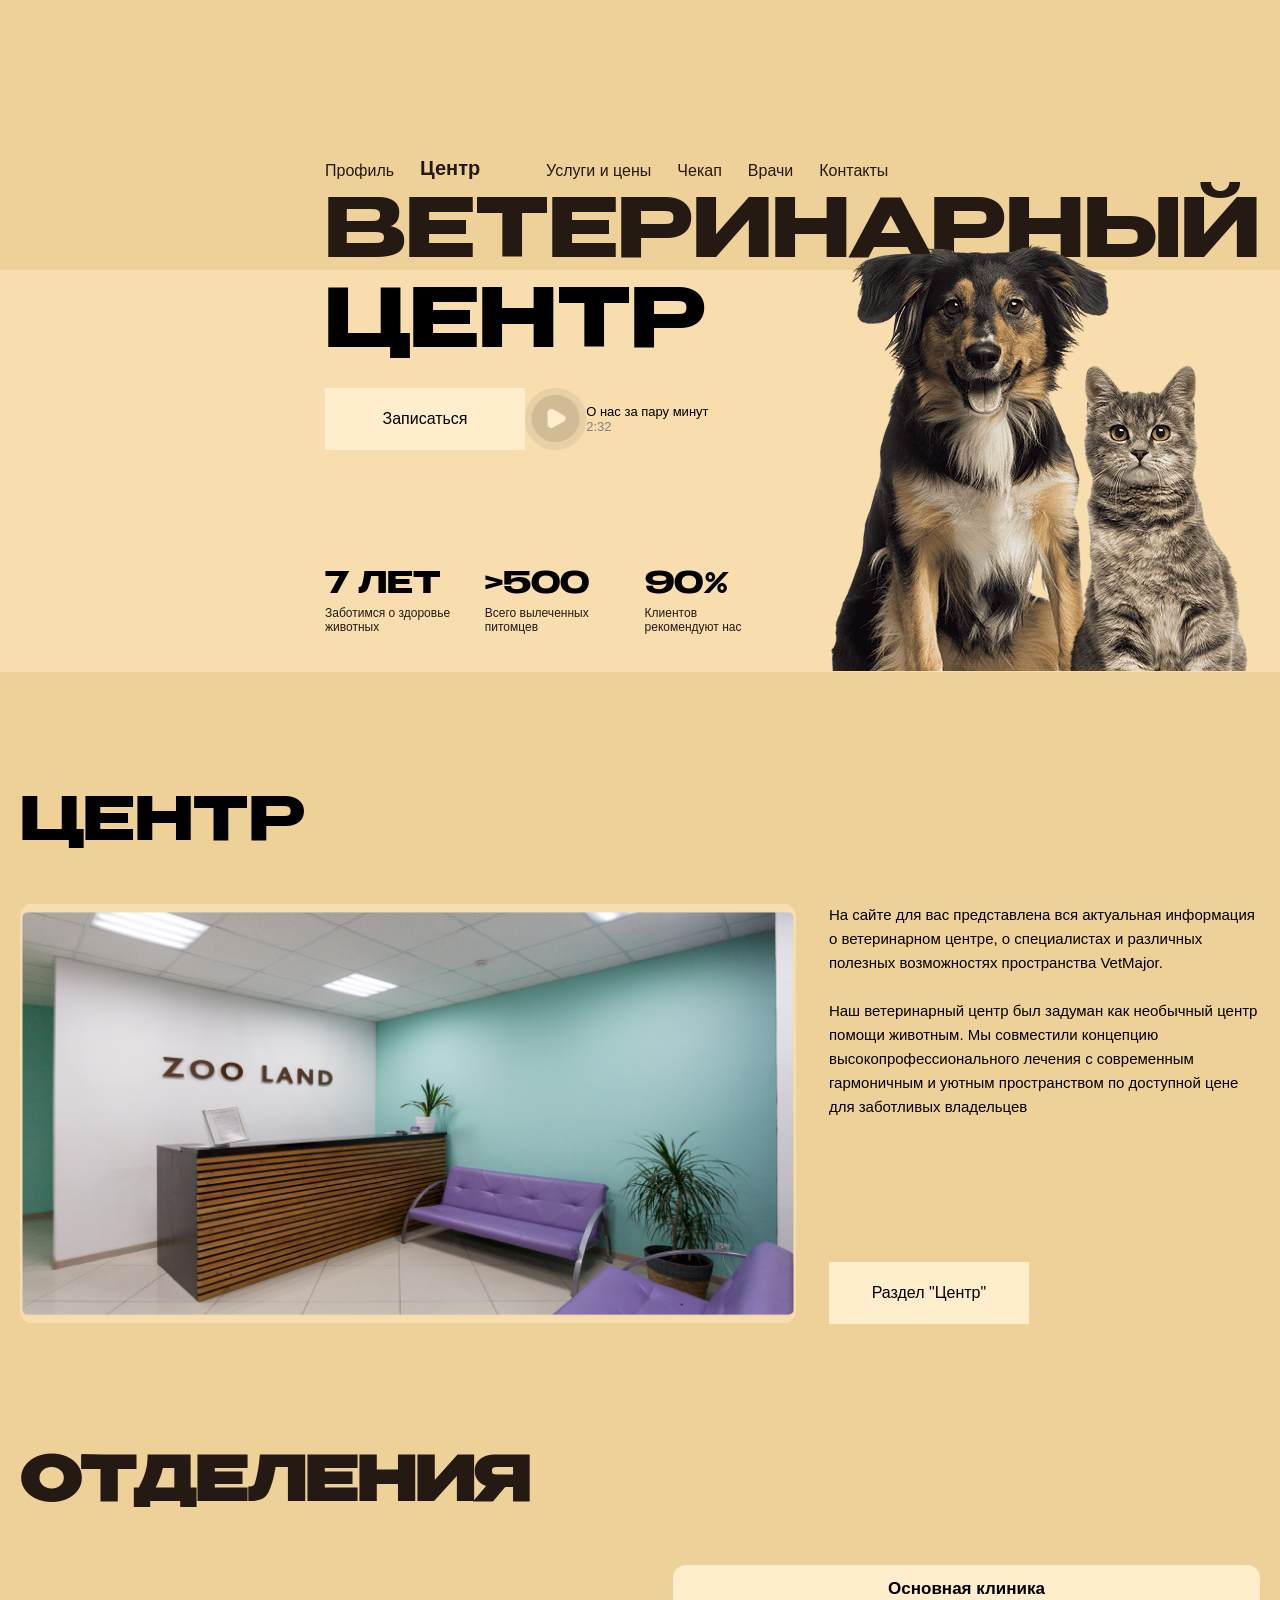
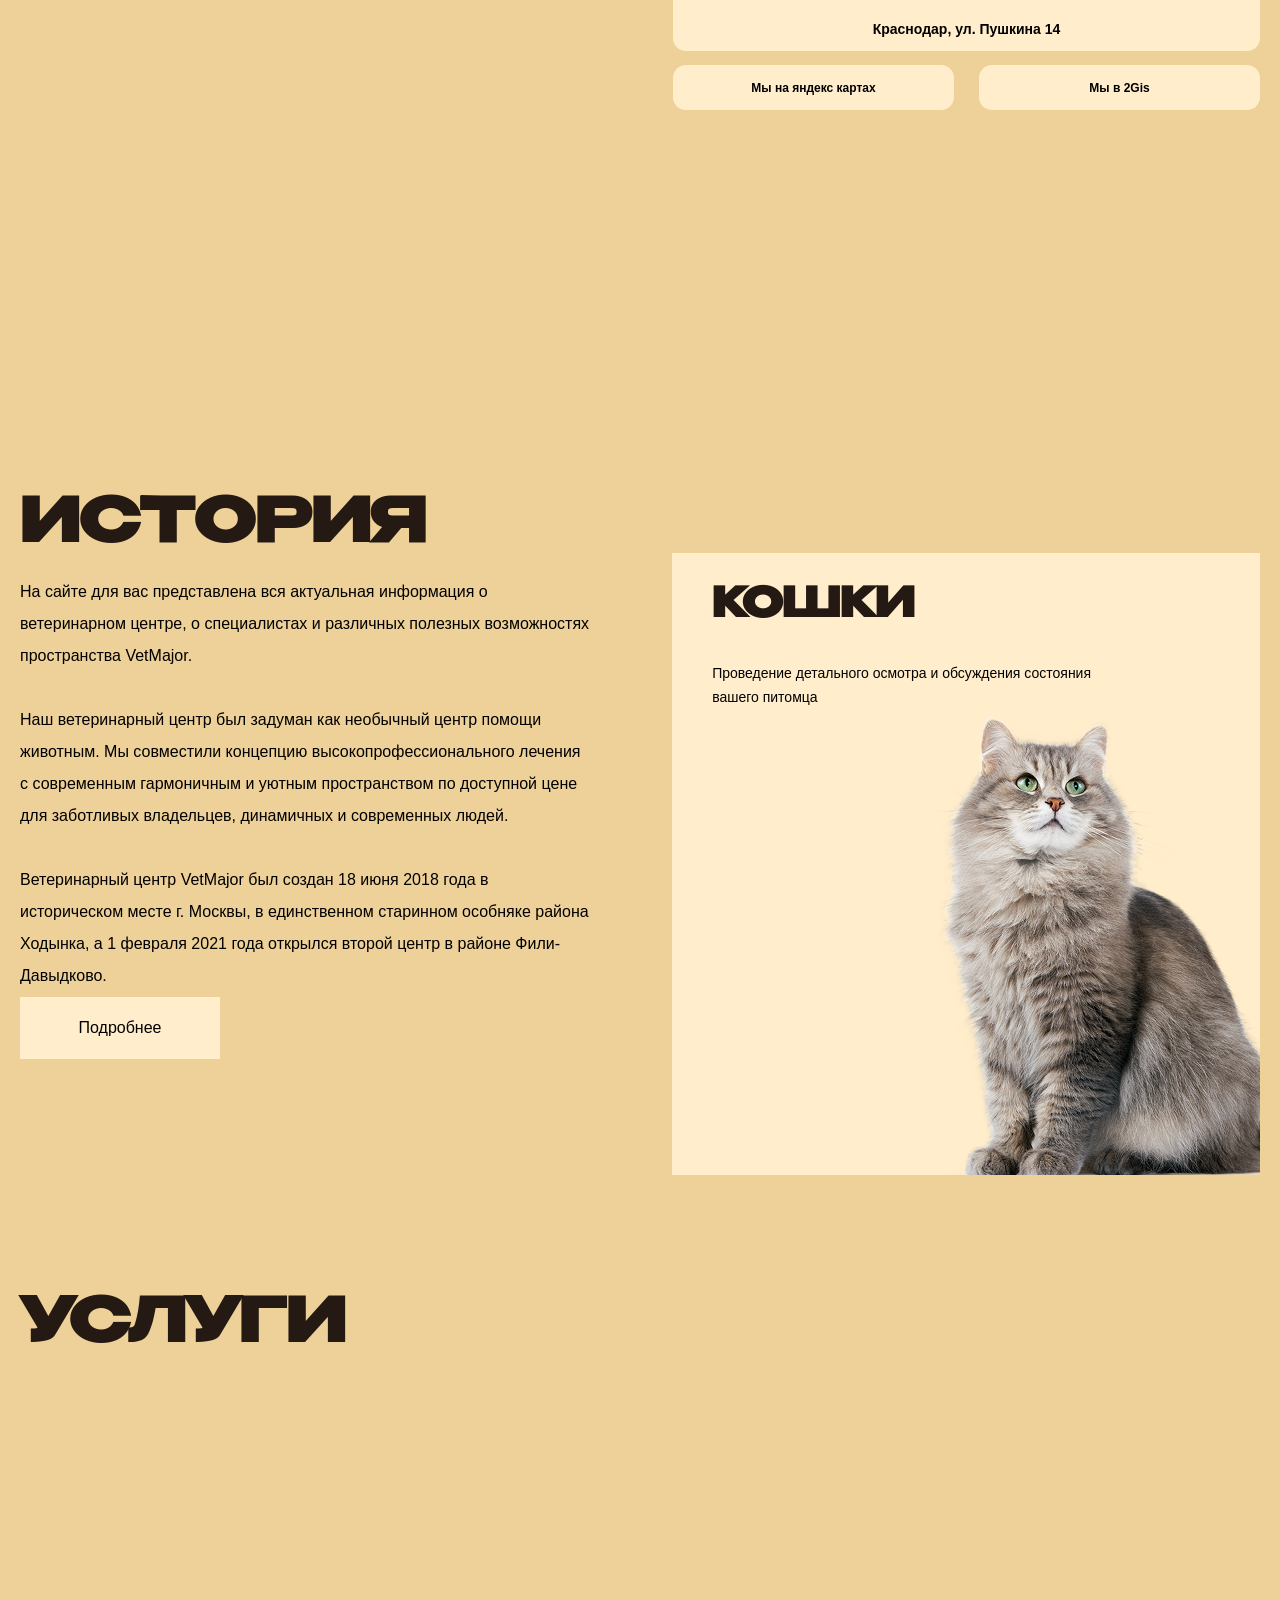
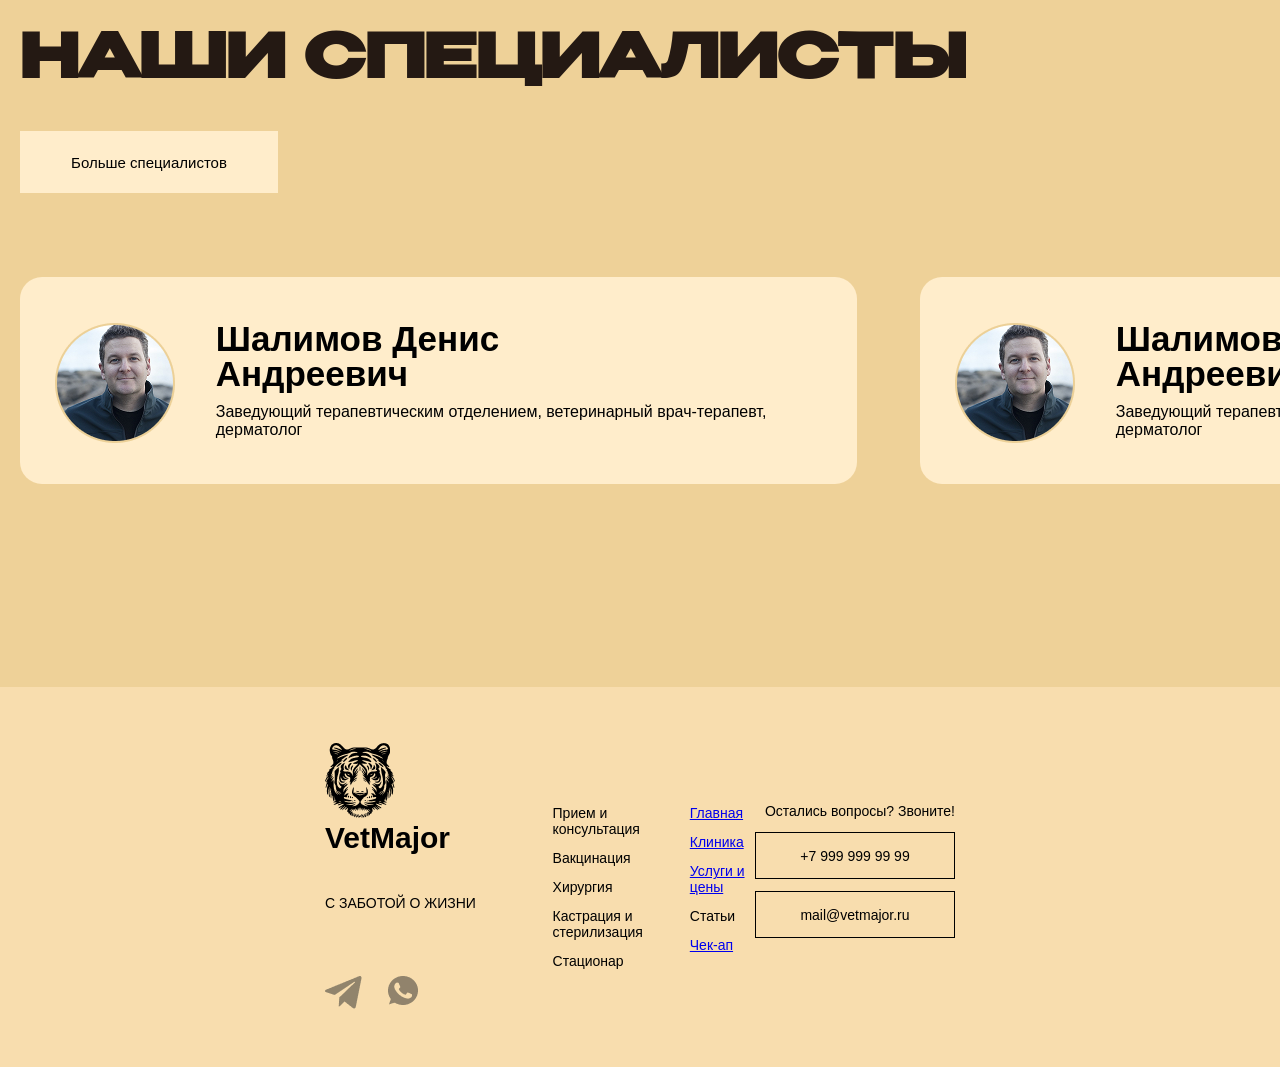
==== index.html @ 26bcbf22 "feat: add burger menu" ====
<!DOCTYPE html>
<html lang="en">

<head>
    <meta charset="UTF-8">
    <meta name="viewport" content="width=device-width, initial-scale=1.0">
    <link rel="icon" type="image/png" href="/images/logo.svg">
    <link rel="stylesheet" href="css/global.css">
    <link rel="stylesheet" href="css/index.css">
    <link rel="stylesheet" href="css/auth.css">
    <link rel="stylesheet" href="css/notifications.css">
    <link rel="stylesheet" href="css/notifications.css">
    <link rel="stylesheet" href="css/burger.css">
    <title>Ветцентр</title>
</head>

<body>
    <header></header>
    <main>
        <div class="wrapper">

            <section class="photoAndInfoCenter">
                <div class="photoAndInfoName">ЦЕНТР</div>
                <div class="photoCenter"></div>
                <div class="infoCenter">На сайте для вас представлена вся актуальная информация о ветеринарном центре, о
                    специалистах и различных полезных возможностях пространства VetMajor.  <br><br>Наш ветеринарный
                    центр
                    был задуман как необычный центр помощи животным. Мы совместили концепцию высокопрофессионального
                    лечения
                    с современным гармоничным и уютным пространством по доступной цене для заботливых владельцев</div>
                <div type="button" class="centerButton">Раздел "Центр"</div>
                <!-- <div class="switchImage">
                    <div class="firstImage"></div>
                    <div class="secondImage"></div>
                    <div class="lastImage"></div>
                </div> -->
            </section>
            <section class="departments">
                <h2 class="departmentsText">
                    ОТДЕЛЕНИЯ
                </h2>
                <div class="departmentsBox">
                    <div class="departmentMap" id="vetMap"></div>
                    <div class="departmentLocation">
                        <div class="mainDepartment">
                            <div class="departName">Основная клиника</div>
                            <div class="adress">Краснодар, ул. Пушкина 14</div>
                            <div class="numberAndTime">
                                <div>+7 999 999 99 99</div>
                                <div>Ежедневно 8:00 - 22:00</div>
                            </div>
                        </div>
                        <div class="mapButtons">
                            <div class="yandexMap">Мы на яндекс картах</div>
                            <div class="gisMap">Мы в 2Gis</div>
                        </div>
                    </div>
                </div>
            </section>
            <section class="history">
                <h2 class="historTitle">
                    ИСТОРИЯ
                </h2>
                <div class="historyBox">
                    <div class="historyTextAndButton">
                        <div class="historyText">На сайте для вас представлена вся актуальная информация о ветеринарном
                            центре, о специалистах и различных полезных возможностях пространства VetMajor.
                            <br><br>Наш ветеринарный центр был задуман как необычный центр помощи животным. Мы
                            совместили
                            концепцию высокопрофессионального лечения с современным гармоничным и уютным пространством
                            по
                            доступной цене для заботливых владельцев, динамичных и современных людей.
                            <br><br>Ветеринарный
                            центр VetMajor был создан 18 июня 2018 года в историческом месте г. Москвы, в единственном
                            старинном особняке района Ходынка, а 1 февраля 2021 года открылся второй центр в районе
                            Фили-Давыдково.
                        </div>
                        <div type="button" class="historyButton">
                            Подробнее
                        </div>
                    </div>
                    <div class="petsCard">
                        <h2 class="petsTitle">КОШКИ</h2>
                        <div class="petsText">
                            Проведение детального осмотра
                            и обсуждения состояния вашего питомца
                        </div>
                        <div class="grayCatImage">
                            <img src="images/siberian-cat 2.png" alt="">
                        </div>
                    </div>
                </div>
            </section>
            <section class="services">
                <h2 class="servicesTitle">
                    УСЛУГИ
                </h2>
                <div class="servicesCards">
                    <!-- <div class="card">
                        <div class="titleAndPhoto">
                            <div class="cardTitle">Прием и консультация</div>
                            <div class="cardPhoto"><img src="images/dogs-labrador 1.png" alt=""></div>
                        </div>
                        <div class="cardMore">
                            <img src="images/moreButton.png" alt="">
                        </div>
                    </div>
                    <div class="card">
                        <div class="titleAndPhoto">
                            <div class="cardTitle">Прием и консультация</div>
                            <div class="cardPhoto"><img src="images/dogs-labrador 1.png" alt=""></div>
                        </div>
                        <div class="cardMore">
                            <img src="images/moreButton.png" alt="">
                        </div>
                    </div>
                    <div class="card">
                        <div class="titleAndPhoto">
                            <div class="cardTitle">Прием и консультация</div>
                            <div class="cardPhoto"><img src="images/dogs-labrador 1.png" alt=""></div>
                        </div>
                        <div class="cardMore">
                            <img src="images/moreButton.png" alt="">
                        </div>
                    </div>
                    <div class="card">
                        <div class="titleAndPhoto">
                            <div class="cardTitle">Прием и консультация</div>
                            <div class="cardPhoto"><img src="images/dogs-labrador 1.png" alt=""></div>
                        </div>
                        <div class="cardMore">
                            <img src="images/moreButton.png" alt="">
                        </div>
                    </div>
                    <div class="card">
                        <div class="titleAndPhoto">
                            <div class="cardTitle">Прием и консультация</div>
                            <div class="cardPhoto"><img src="images/dogs-labrador 1.png" alt=""></div>
                        </div>
                        <div class="cardMore">
                            <img src="images/moreButton.png" alt="">
                        </div>
                    </div>

                -->
                </div>
            </section>
            <section class="specialists">
                <h2 class="specialistsTitle">
                    НАШИ СПЕЦИАЛИСТЫ
                </h2>
                <div type="button" class="moreSpecialistsButton">
                    Больше специалистов
                </div>
                <div class="specialistsBox">
                    <div class="specialist">
                        <div class="photo">
                            <img src="images/Шалимов Денис 1.png" alt="">
                        </div>
                        <div class="nameAndDescription">
                            <div class="specialistName">Шалимов Денис <br> Андреевич</div>
                            <div class="specialistDescription">Заведующий терапевтическим отделением, ветеринарный
                                врач-терапевт, дерматолог</div>
                        </div>
                    </div>
                    <div class="specialist">
                        <div class="photo">
                            <img src="images/Шалимов Денис 1.png" alt="">
                        </div>
                        <div class="nameAndDescription">
                            <div class="specialistName">Шалимов Денис <br> Андреевич</div>
                            <div class="specialistDescription">Заведующий терапевтическим отделением, ветеринарный
                                врач-терапевт, дерматолог</div>
                        </div>
                    </div>
                </div>
            </section>
        </div>
    </main>
    <footer>

    </footer>
    <script src="https://api-maps.yandex.ru/2.1/?apikey=f76d4b5f-8d86-4d83-872c-23c8711ad134&lang=ru_RU"></script>
    <script src="js/map.js"></script>
    <script src="js/auth.js"></script>
    <script src="js/include.js"></script>
    <script src="js/services.js"></script>
    <script src="js/notifications.js"></script>
    <script src="js/buttons.js"></script>
    <script src="js/burger.js"></script>

</body>

</html>
---- css/global.css ----
:root {
    --main-color: #EED198;
    --second-color: #F8DDAE;
    --font-main: 'Arial', sans-serif;
    --button-color: #FFEDCB;
    --second-font-color: #241913;
}


@font-face {
    font-family: 'Benzin';         
    src: url('../fonts/Benzin-Regular.ttf') format('truetype'); 
    font-weight: normal;               
    font-style: normal;
    font-display: swap;                
}

@font-face {
    font-family: 'Benzin-bold';         
    src: url('../fonts/benzin-bold.ttf') format('truetype'); 
    font-weight: normal;               
    font-style: normal;
    font-display: swap;                
}

body {
    padding: 0;
    margin: 0;
    width: 100%;
    height: auto;
    background-color: var(--main-color);
}

*, *::before, *::after {
  box-sizing: border-box;
  font-family: 'Benzin', 'Arial', sans-serif;
}

.wrapper {
    max-width: 1920px;
    margin: 0 auto;
}


html, body {
    max-width: 100%;
    overflow-x: hidden;
}

.menu .active {
    font-weight: bold;
}
---- css/index.css ----
:root {
    --main-color: #EED198;
    --second-color: #F8DDAE;
    --font-main: 'Arial', sans-serif;
    --button-color: #FFEDCB;
    --second-font-color: #241913;
}


header {
    height: auto;
}


.header1 {
    padding-top: 50px;
    display: flex;
    height: 270px;
    background-color: var(--main-color);
    padding-left: 325px;
    padding-right: 325px;
    text-decoration: none;
}

.header1 a {
    all: unset;
    cursor: default;
}

.menu a:hover {
    color: gray;
}

h2 {
    font-family: 'Benzin-Bold';
    color: #241913;
    font-size: 60px;
    margin: 0;
    padding: 0;
    max-width: 120px;
    line-height: 93px;
    display: block;
    min-width: 100%;
}

.leftHeader1 {
    flex: 1004;
    display: flex;
    flex-direction: column;
}

.rightHeader1 {
    display: flex;
    flex-direction: column;
    flex: 266;
}

.socialMedias {
    flex: 1;
    display: flex;
    gap: 7px
}

.socialMedias>div {
    flex: 1;
    aspect-ratio: 1 / 1;
    max-width: 59px;
    max-height: 59px;
    border: 1px black solid;
    border-radius: 50%;
    max-height: 59px;
    background-repeat: no-repeat;
    background-position: center;
}

.socialMedias > div {
    position: relative;
}
.socialMedias > div a {
    position: absolute;
    top: 0;
    left: 0;
    width: 100%;
    height: 100%;
}

.telegram {
    background-image: url('../images/Telegram.png');
}

.viber {
    background-image: url('../images/whatsapp-128-svgrepo-com\ 2.png');
}

.avito {
    background-image: url('../images/avito.png');
}

.gmail {
    background-image: url('../images/gmail.png');
}

.phoneNumber {
    flex: 1.8;
    display: flex;
    justify-content: flex-end;
    align-items: flex-start;
}

.number {
    border: 1px black solid;
    border-radius: 20px;
    height: 45px;
    width: 195px;
    display: flex;
    justify-content: center;
    align-items: center;
    font-size: 14px;
}

.menu {
    display: flex;
    flex: 1;
    flex-direction: row;
    font-size: 16px;
    gap: 26px;
    margin-top: 112px;
    color: #241913;
}

.menu div:nth-child(2) {
    margin-top: -5px;
    min-width: 100px;
    font-size: 20px;
    font-weight: bold;
}

.firstLogo {
    flex: 1;
    font-family: 'Benzin-Bold';
    color: #241913;
    font-size: 80px;
}

.header2 {
    display: grid;
    grid-template-columns: 1004fr 416fr;
    padding-left: 325px;
    padding-right: 325px;
    height: 402px;
    background-color: var(--second-color);
    position: relative;
    overflow: visible;
}

.leftHeader2 {
    position: relative;
    z-index: 1;
}

.rigthHeader2 {
    position: relative;
    display: flex;
    flex-direction: column;
}

.catDogWrapper {
    position: absolute;
    display: flex;
    transform: translateY(-37px);
    align-items: flex-start;
}

.catDogImage {
    height: 100%;
    width: auto;
    object-fit: contain;
    display: block;
}

.secondLogo {
    flex: 1;
    font-size: 80px;
    font-family: 'Benzin-Bold';
}

.buttonAndAbout {
    display: flex;
    margin-top: 1.9%;
    flex: 1;
}

.buttonMakeAppo {
    display: flex;
    min-width: 200px;
    min-height: 62px;
    background-color: var(--button-color);
    align-items: center;
    justify-content: center;
}

.about {
    display: grid;
    grid-template-columns: 0.5fr 1fr;
    grid-template-rows: auto auto;
    font-size: 13px;
}

.play {
    grid-row: span 2;
    background-image: url('../images/play.png');
    background-repeat: no-repeat;
    background-position: center;
}

.aboutText {
    display: flex;
    flex-direction: column;
    justify-content: flex-end;
}

.aboutTime {
    display: flex;
    flex-direction: column;
    justify-content: flex-start;
    color: gray;
}

.achievements {
    display: grid;
    grid-template-columns: repeat(3, 1fr);
    grid-template-rows: 1.18ыfr 1fr;
    max-width: 541px;
    gap: 0px 34px;
}

.achievements div:nth-child(-n+3) {
    font-size: 30px;
    font-family: 'Benzin-Bold';
    display: flex;
    align-items: flex-end;
}

.achievements div:nth-last-child(-n+3) {
    display: flex;
    font-size: 12px;
    color: var(--second-font-color);
}


main {
    background-color: var(--main-color);
    padding-left: 325px;
    padding-right: 325px;
    padding-top: 70px;
}

.photoAndInfoCenter {
    display: grid;
    grid-template-columns: 1.8fr 1fr;
    grid-template-rows: 2fr 5.2fr 1fr;
    gap: 37px 33px;
}

.photoAndInfoName {
    display: flex;
    font-family: 'Benzin-Bold';
    font-size: 60px;
    grid-column: span 2;
    align-items: flex-end;
}

.photoCenter {
    grid-row: span 2;
    border-radius: 14px;
    background-image: url('../images/centerPhoto.png');
    background-repeat: no-repeat;
    background-position: center;
    background-size: cover;
    max-width: 800px;
}

.infoCenter {
    font-size: 15px;
    line-height: 1.6;
}

.centerButton {
    display: flex;
    max-width: 200px;
    min-height: 62px;
    background-color: var(--button-color);
    align-items: center;
    justify-content: center;
}

.switchImage {
    display: flex;
    height: 100%;
    margin: -18px;
    flex-direction: row;
    gap: 8px;
    justify-content: center;
    align-self: start;
}

.switchImage div:nth-child(-n+3) {
    height: 7px;
    width: 77px;
    border-radius: 83px;
    background-color: var(--button-color);
}

.switchImage div:nth-child(-n+3):hover {
    background-color: var(--second-color);
}

.departmentsText {
    margin-top: 115px;
}

.departmentsBox {
    margin-top: 33px;
    display: flex;
    flex-direction: row;
    gap: 33px
}

.departmentLocation {
    display: flex;
    flex-direction: column;
    flex: 1;
    gap: 14px;
}

.mainDepartment {
    display: flex;
    flex: 1;
    flex-direction: column;
    background-color: var(--button-color);
    max-height: 129px;
    overflow: hidden;
    border-radius: 13px;
    padding: 14px;
    gap: 22px
}

.numberAndTime {
    display: flex;
    font-size: 11px;
    gap: 62px
}

.departName {
    font-size: 17px;
    font-weight: bold;
}

.adress {
    font-size: 14px;
    font-weight: 600;
}

.mapButtons {
    display: flex;
    flex-direction: row;
    gap: 25px
}

.mapButtons div:nth-child(-n+2) {
    display: flex;
    flex: 1;
    background-color: var(--button-color);
    min-height: 45px;
    border-radius: 13px;
    justify-content: center;
    align-items: center;
    font-size: 12px;
    font-weight: bold;
}

.history {
    margin-top: 115px;
}

.historyBox {
    display: flex;
    flex-direction: row;
    gap: 82px
}

.historyTextAndButton {
    margin-top: 3px;
    flex: 614;
    max-width: 615px;
    line-height: 32px;
}

.historyButton {
    display: flex;
    background-color: var(--button-color);
    max-width: 200px;
    height: 62px;
    justify-content: center;
    align-items: center;
    margin-top: 5px;
}

.petsCard {
    margin-top: -20px;
    display: flex;
    flex-direction: column;
    flex: 590;
    padding-top: 7px;
    padding-left: 40px;
    min-width: 0;
    max-width: 600;
    background-color: var(--button-color);
}

.petsTitle {
    font-size: 40px;
}

.petsText {
    font-size: 14px;
    margin-top: 8px;
    line-height: 24px;
    max-width: 391px;
}

.grayCatImage {
    display: flex;
    height: 100%;
    justify-content: flex-end;
    align-items: flex-end;
}

.services {
    margin-top: 105px;
}

.servicesCards {
    display: grid;
    grid-template-columns: repeat(3, 1fr);
    gap: 21px;
    margin-top: 41px;

}

.card {
    display: flex;
    background-color: var(--button-color);
    max-height: 422px;
    height: 422px;
    border-radius: 19px;
    padding: 29px 12px 6px 29px;

}

.titleAndPhoto {
    display: flex;
    flex: 1;
    flex-direction: column;
    gap: 55px;
}

.cardTitle {
    flex: 2;
    font-size: 22px;
    font-weight: bold;
}

.cardMore {
    display: flex;
    flex: 1;
    justify-content: flex-end;
    align-items: flex-end;
}

.specialistsBox {
    margin-top: 84px;
    display: grid;
    grid-template-columns: repeat(2, 1fr);
    gap: 47px;
    position: relative;
  
}

.specialists {
    margin-top: 202px;
}

.specialistsBox .specialist:first-child {
    transform: translateX(900px);
}

.moreSpecialistsButton {
    display: flex;
    flex-direction: row;
    background-color: var(--button-color);
    font-size: 15px;
    width: 258px;
    height: 62px;
    justify-content: center;
    align-items: center;
    margin-top: 22px;
}

.specialist {
    position: absolute;
    background-color: var(--button-color);
    border-radius: 22px;
    max-width: 853px;
    height: 207px;
    display: flex;
    padding-left: 35px;
    padding-top: 46px;
    padding-right: 40px;
}

.photo {
    flex: 1.07;
}

.nameAndDescription {
    display: flex;
    flex-direction: column;
    flex: 4;
}

.specialistName {
    flex: 1;
    margin-top: -2px;
    font-size: 35px;
    font-weight: bold;
    font-family: Arial, Helvetica, sans-serif;
    line-height: 1;
}

.specialistDescription {
    margin-top: 12px;
    flex: 4;
    font-family: Arial, Helvetica, sans-serif;
}

footer {
    display: flex;
    margin-top: 410px;
    height: 380px;
    font-size: 14px;
    background-color: var(--second-color);
    padding-top: 56px;
    padding-left: 325px;
    padding-right: 325px;
}

footer section:nth-child(1) {
    display: flex;
    flex: 410;
    flex-direction: column;
}

.logoText {
    font-size: 30px;
    font-weight: bold;
}

.slogan {
    font-weight: 30px;
    margin-top: 40px;
}

.telegramAndWatsap div:nth-child(-n+2) {
    max-width: 37px;
    max-height: 35px;
    background-repeat: no-repeat;
}

.telegramAndWatsap {
    margin-top: 65px;
    display: flex;
    flex-direction: row;
    gap: 26px;
}

footer section:nth-child(2) {
    margin-top: 48px;
    display: flex;
    flex: 300;
    flex-direction: column;
}

footer ul {
    list-style: none;
}

footer li {
    margin-bottom: 13px;
}

footer section:nth-child(3) {
    margin-top: 48px;
    display: flex;
    flex: 230;
    flex-direction: column;
}

footer section:nth-child(4) {
    margin-top: 48px;
    display: flex;
    flex: 272;
    flex-direction: column;
    align-items: flex-end;
}

.numberButton {
    display: flex;
    min-width: 200px;
    min-height: 47px;
    border: 1px solid black;
    justify-content: center;
    align-items: center;
    margin-top: 13px;
}

.mailButton {
    display: flex;
    min-width: 200px;
    min-height: 47px;
    border: 1px solid black;
    justify-content: center;
    align-items: center;
    margin-top: 12px;

}

.question {
    margin-top: 12px;
}

.rightHeader1 {
    min-width: 200px; 
}

.socialMedias {
    flex-wrap: wrap;      
    justify-content: flex-end;
    gap: 7px;
}

.socialMedias > div {
    flex: 0 0 auto;       
    width: 59px;
    height: 59px;
}

.phoneNumber {
    flex-wrap: wrap;
    justify-content: flex-end;
}

.number {
    white-space: nowrap;
}

.buttonMakeAppo {
    cursor: pointer;
}

.departmentsBox {
    align-items: flex-start;
}
.departmentMap {
    min-height: 400px;
    flex: 0 0 50%;
    max-width: 800px;
}
#vetMap {
    width: 100%;
    height: 400px;
    border-radius: 14px;
}

.historyButton {
    cursor: pointer;
}

@media (max-width: 1200px) {
    .socialMedias > div {
        width: 45px;
        height: 45px;
        background-size: 60%;
    }

    
}

@media (max-width: 1919px) {

    .departmentLocation {
        width: 800px;
    }


    .numberAndTime {
        display: none;
    }

    .mainDepartment {
        align-items: center;
    }

    .servicesCards {
        grid-template-columns: repeat(2, 1fr);
    }

    /* .photoAndInfoName {
        grid-column: span 2;
        justify-content: center; 
    } */
    
}

@media (max-width: 1600px) {
    .socialMedias {
        display:none;
    }

    .number {
        display: none;
    }

    main {
        padding-left: 20px;
        padding-right: 20px;
    }
}
---- css/auth.css ----
/* css/auth.css — стили форм в единой стилистике сайта */

.auth-main {
    display: flex;
    justify-content: center;
    align-items: center;
    min-height: 60vh;
    padding: 40px 20px;
}

.auth-container {
    background: var(--button-color);
    border-radius: 24px;
    box-shadow: 0 12px 30px rgba(0, 0, 0, 0.1);
    padding: 40px 35px;
    width: 100%;
    max-width: 420px;
    text-align: center;
    transition: 0.2s;
}

.auth-container h2 {
    font-family: 'Benzin-Bold', 'Arial', sans-serif;
    font-size: 32px;
    color: var(--second-font-color);
    margin-bottom: 25px;
    letter-spacing: -0.5px;
}

.auth-container input {
    width: 100%;
    padding: 14px 16px;
    margin: 10px 0;
    border: 1px solid #e0c8a0;
    border-radius: 40px;
    font-size: 16px;
    background: white;
    font-family: 'Arial', sans-serif;
    outline: none;
    transition: 0.2s;
}

.auth-container input:focus {
    border-color: var(--main-color);
    box-shadow: 0 0 0 3px rgba(238, 209, 152, 0.3);
}

.auth-container button {
    background: var(--main-color);
    border: none;
    padding: 14px 20px;
    width: 100%;
    border-radius: 40px;
    font-size: 18px;
    font-weight: bold;
    font-family: 'Benzin', 'Arial', sans-serif;
    color: var(--second-font-color);
    cursor: pointer;
    transition: 0.2s;
    margin-top: 15px;
}

.auth-container button:hover {
    background: #e2be7a;
    transform: scale(0.98);
}

.auth-container p {
    margin-top: 20px;
    font-size: 14px;
    font-family: 'Arial', sans-serif;
    color: #5a4a32;
}

.auth-container a {
    color: #b87c2e;
    text-decoration: none;
    font-weight: bold;
}

.auth-container a:hover {
    text-decoration: underline;
}

.auth-message {
    margin-top: 18px;
    font-size: 14px;
    font-weight: 500;
    font-family: 'Arial', sans-serif;
}

/* Блок авторизации в шапке (над socialMedias) */
.auth-top {
    display: flex;
    justify-content: flex-end;
    margin-bottom: 10px;
}
.authButtons {
    display: flex;
    gap: 8px;
}
.authLink {
    background: var(--button-color);
    padding: 4px 12px;
    border-radius: 20px;
    text-decoration: none;
    font-size: 13px;
    font-weight: bold;
    font-family: 'Benzin', 'Arial', sans-serif;
    color: var(--second-font-color);
    transition: 0.2s;
}
.authLink:hover {
    background: #e7d4b0;
}
.userInfo {
    display: flex;
    align-items: center;
    gap: 10px;
    background: var(--button-color);
    padding: 4px 12px;
    border-radius: 20px;
    font-size: 13px;
    font-weight: bold;
}
.logoutBtn {
    background: none;
    border: 1px solid #7a5a3a;
    border-radius: 16px;
    padding: 2px 8px;
    cursor: pointer;
    font-family: 'Arial', sans-serif;
}

.auth-container input {
    margin: 8px 0;
}
.auth-container {
    max-width: 450px;
    padding: 30px 25px;
}

.cart-icon {
    display: flex;
    justify-content: flex-end;
    margin: 5px 0 10px 0;
}
.cart-icon a {
    display: inline-block;
    font-size: 28px;
    text-decoration: none;
    color: #241913;
    background: var(--button-color);
    width: 45px;
    height: 45px;
    line-height: 45px;
    text-align: center;
    border-radius: 50%;
    transition: 0.2s;
}
.cart-icon a:hover {
    background: #e7d4b0;
    transform: scale(1.05);
}
---- css/notifications.css ----
.notification-container {
    position: fixed;
    bottom: 20px;
    right: 20px;
    z-index: 9999;
    display: flex;
    flex-direction: column;
    gap: 12px;
    pointer-events: none;
}

.notification {
    pointer-events: auto;
    min-width: 280px;
    max-width: 350px;
    background: var(--button-color);
    border-radius: 16px;
    padding: 14px 20px;
    box-shadow: 0 8px 20px rgba(0,0,0,0.15);
    display: flex;
    align-items: center;
    gap: 12px;
    animation: slideInRight 0.3s ease-out;
    border-left: 4px solid;
    font-family: 'Arial', sans-serif;
    color: var(--second-font-color);
    transition: opacity 0.3s ease;
}

.notification.success {
    border-left-color: #2ecc71;
}
.notification.error {
    border-left-color: #e74c3c;
}
.notification.info {
    border-left-color: var(--main-color);
}

.notification-icon {
    font-size: 22px;
    font-weight: bold;
}
.notification-content {
    flex: 1;
    font-size: 14px;
    line-height: 1.4;
}
.notification-close {
    background: none;
    border: none;
    font-size: 18px;
    cursor: pointer;
    color: #888;
    padding: 0;
    width: 24px;
    height: 24px;
    display: flex;
    align-items: center;
    justify-content: center;
    border-radius: 50%;
    transition: 0.2s;
}
.notification-close:hover {
    background: rgba(0,0,0,0.1);
    color: #333;
}

@keyframes slideInRight {
    from {
        transform: translateX(100%);
        opacity: 0;
    }
    to {
        transform: translateX(0);
        opacity: 1;
    }
}

.notification.fade-out {
    opacity: 0;
    transform: translateX(20px);
    transition: all 0.3s ease;
}
---- css/notifications.css ----
.notification-container {
    position: fixed;
    bottom: 20px;
    right: 20px;
    z-index: 9999;
    display: flex;
    flex-direction: column;
    gap: 12px;
    pointer-events: none;
}

.notification {
    pointer-events: auto;
    min-width: 280px;
    max-width: 350px;
    background: var(--button-color);
    border-radius: 16px;
    padding: 14px 20px;
    box-shadow: 0 8px 20px rgba(0,0,0,0.15);
    display: flex;
    align-items: center;
    gap: 12px;
    animation: slideInRight 0.3s ease-out;
    border-left: 4px solid;
    font-family: 'Arial', sans-serif;
    color: var(--second-font-color);
    transition: opacity 0.3s ease;
}

.notification.success {
    border-left-color: #2ecc71;
}
.notification.error {
    border-left-color: #e74c3c;
}
.notification.info {
    border-left-color: var(--main-color);
}

.notification-icon {
    font-size: 22px;
    font-weight: bold;
}
.notification-content {
    flex: 1;
    font-size: 14px;
    line-height: 1.4;
}
.notification-close {
    background: none;
    border: none;
    font-size: 18px;
    cursor: pointer;
    color: #888;
    padding: 0;
    width: 24px;
    height: 24px;
    display: flex;
    align-items: center;
    justify-content: center;
    border-radius: 50%;
    transition: 0.2s;
}
.notification-close:hover {
    background: rgba(0,0,0,0.1);
    color: #333;
}

@keyframes slideInRight {
    from {
        transform: translateX(100%);
        opacity: 0;
    }
    to {
        transform: translateX(0);
        opacity: 1;
    }
}

.notification.fade-out {
    opacity: 0;
    transform: translateX(20px);
    transition: all 0.3s ease;
}
---- css/burger.css ----
.burger-btn {
    display: none;
    flex-direction: column;
    justify-content: space-around;
    width: 30px;
    height: 24px;
    background: transparent;
    border: none;
    cursor: pointer;
    z-index: 1100;
    position: relative;
    margin: 20px 0 0 auto;
    left: 100px
}
.burger-btn span {
    width: 100%;
    height: 3px;
    background: #241913;
    border-radius: 2px;
    transition: 0.3s;
}
.burger-btn.active span:nth-child(1) { transform: rotate(45deg) translate(6px, 6px); }
.burger-btn.active span:nth-child(2) { opacity: 0; }
.burger-btn.active span:nth-child(3) { transform: rotate(-45deg) translate(6px, -6px); }

.mobile-menu {
    position: fixed;
    top: 0;
    right: -100%;
    width: 280px;
    height: 100%;
    background: var(--button-color);
    box-shadow: -2px 0 10px rgba(0,0,0,0.1);
    z-index: 1050;
    transition: right 0.3s ease;
    padding: 80px 20px 20px;
}
.mobile-menu.active {
    right: 0;
}
.mobile-overlay {
    position: fixed;
    top: 0;
    left: 0;
    width: 100%;
    height: 100%;
    background: rgba(0,0,0,0.5);
    z-index: 1040;
    visibility: hidden;
    opacity: 0;
    transition: 0.3s;
}
.mobile-overlay.active {
    visibility: visible;
    opacity: 1;
}
.mobile-auth, .mobile-contacts, .mobile-social {
    margin-bottom: 30px;
}
.mobile-auth .authButtons, .mobile-auth .userInfo {
    display: flex;
    flex-direction: column;
    gap: 12px;
}
.mobile-auth .authLink {
    display: block;
    text-align: center;
}
.mobile-contacts {
    text-align: center;
}
.mobile-contacts .number {
    display: inline-block;
    border: 1px solid #241913;
    border-radius: 20px;
    padding: 8px 16px;
    font-size: 16px;
    background: white;
    margin: 10px 0;
}
.mobile-contacts .cart-icon a {
    display: inline-flex;
    align-items: center;
    justify-content: center;
    width: 45px;
    height: 45px;
    background: var(--main-color);
    border-radius: 50%;
    font-size: 24px;
    text-decoration: none;
    color: #241913;
    margin-top: 10px;
}
.mobile-social {
    display: flex;
    gap: 15px;
    justify-content: center;
}
.mobile-social > div {
    width: 40px;
    height: 40px;
    background-size: contain;
}

.mobile-social {
    display: flex;
    gap: 15px;
    justify-content: center;
    flex-wrap: wrap;
}

.mobile-social > div {
    width: 45px;
    height: 45px;
    border-radius: 50%;
    border: 1px solid black;
    background-repeat: no-repeat;
    background-position: center;
    background-size: 60%;
    position: relative;
}

.mobile-social .telegram {
    background-image: url('../images/Telegram.png');
}

.mobile-social .viber {
    background-image: url('../images/whatsapp-128-svgrepo-com 2.png');
}

.mobile-social .avito {
    background-image: url('../images/avito.png');
}

.mobile-social .gmail {
    background-image: url('../images/gmail.png');
}

.mobile-social > div a {
    position: absolute;
    top: 0;
    left: 0;
    width: 100%;
    height: 100%;
}



@media (max-width: 1700px) {
    .burger-btn { display: flex; }
    .rightHeader1 .auth-top,
    .rightHeader1 .socialMedias,
    .rightHeader1 .cart-icon,
    .rightHeader1 .phoneNumber {
        display: none !important;
    }

    
}
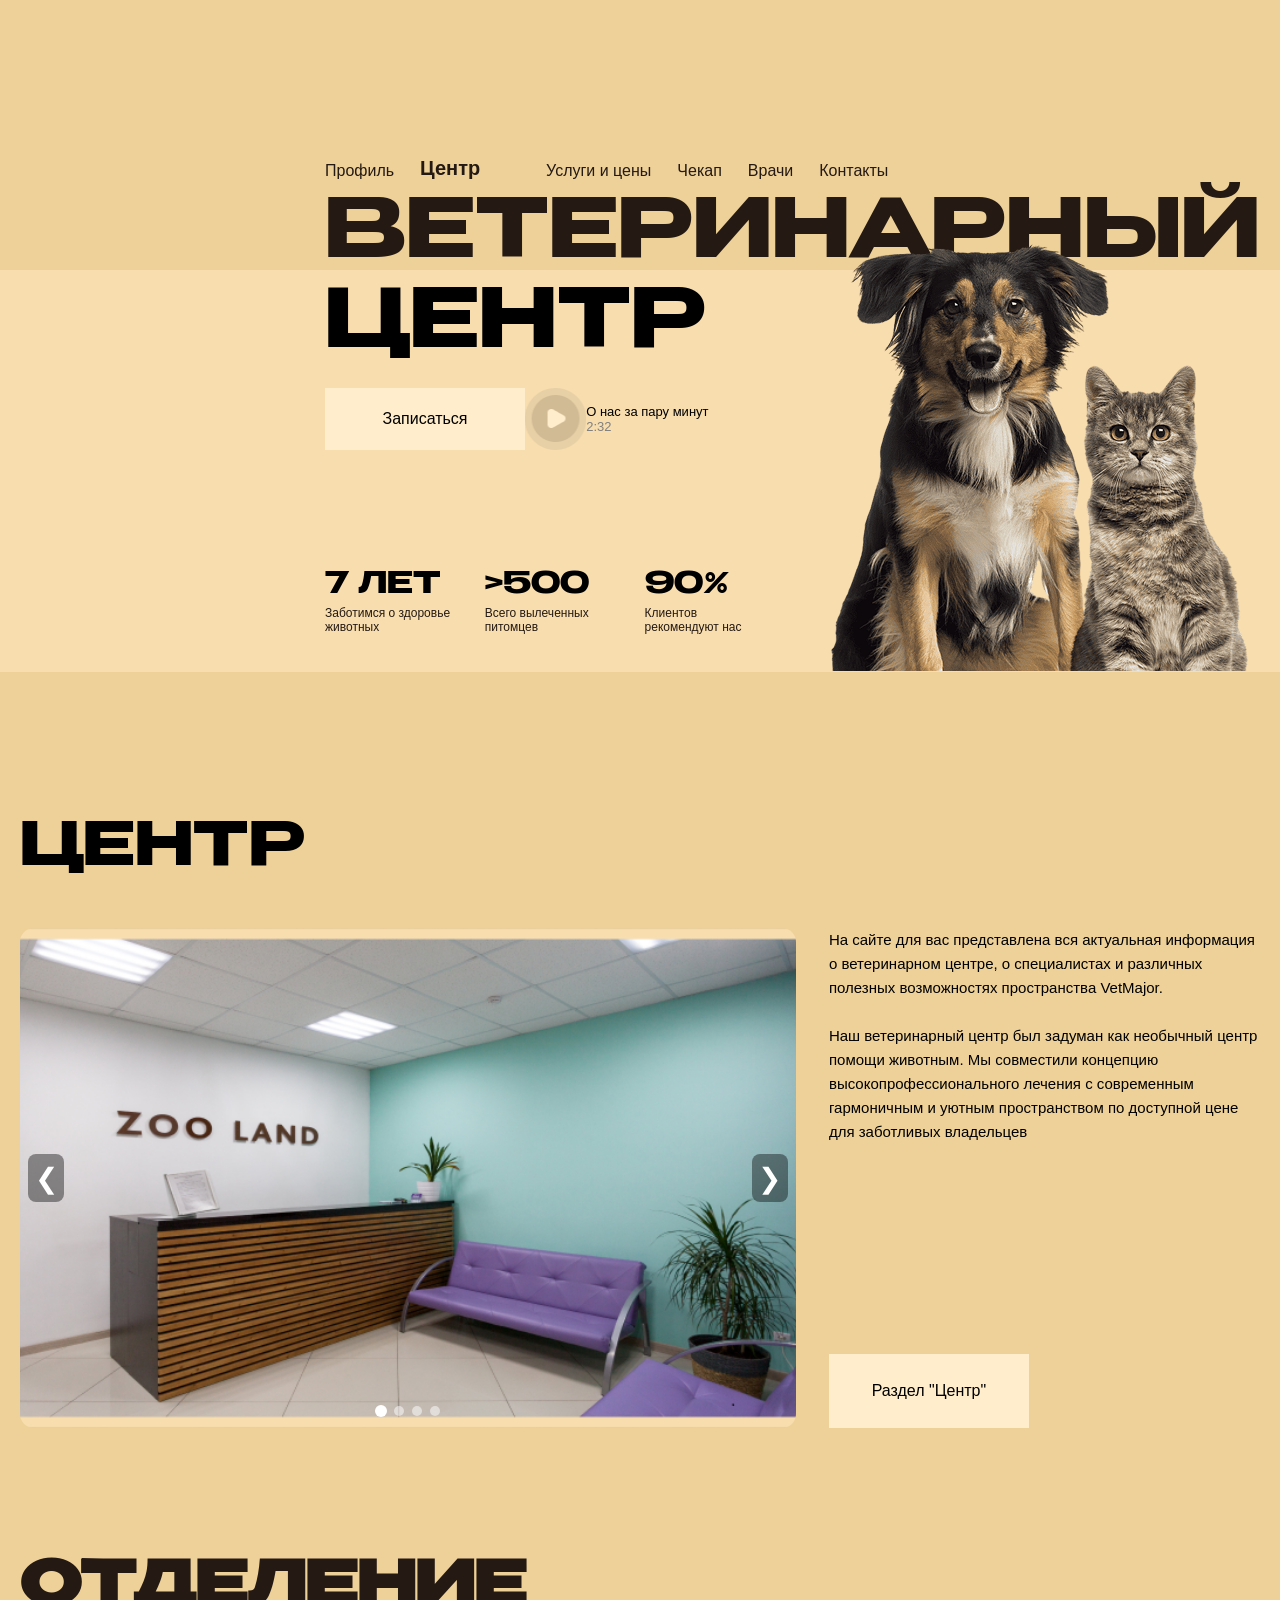
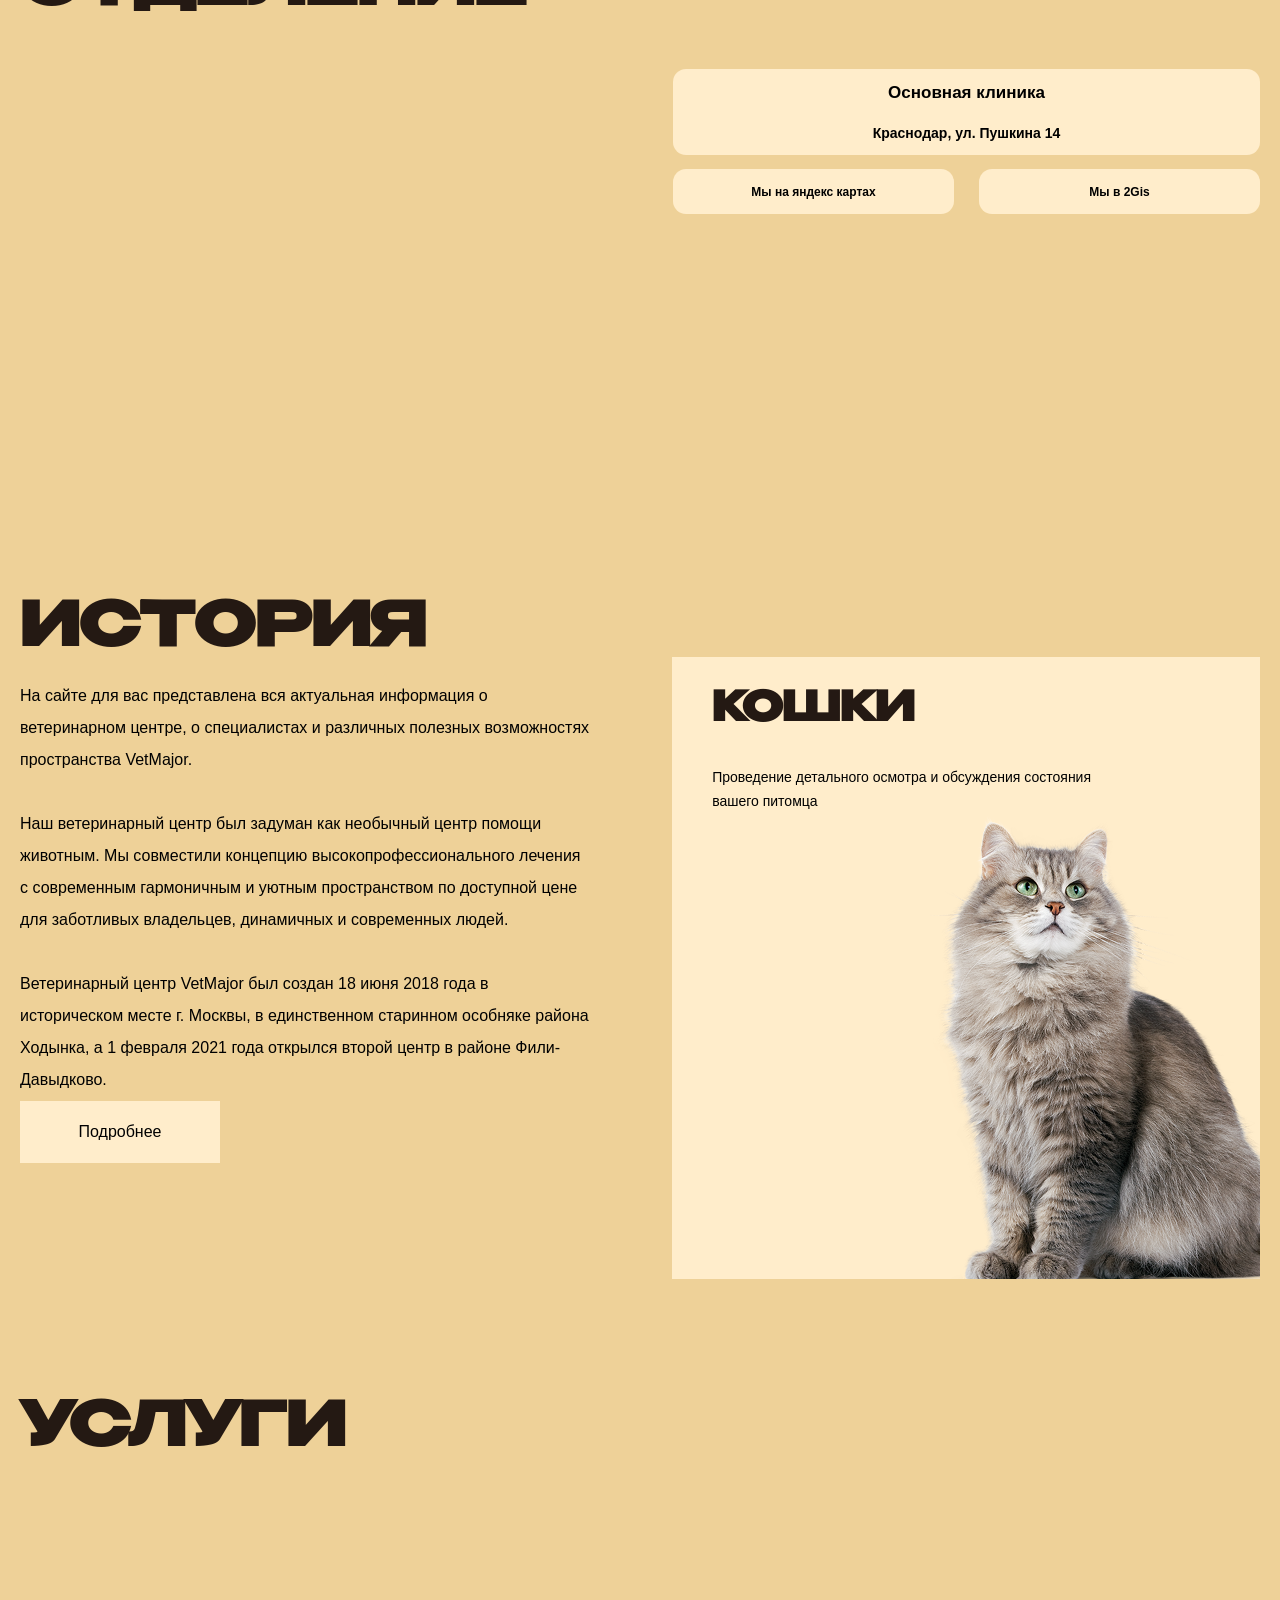
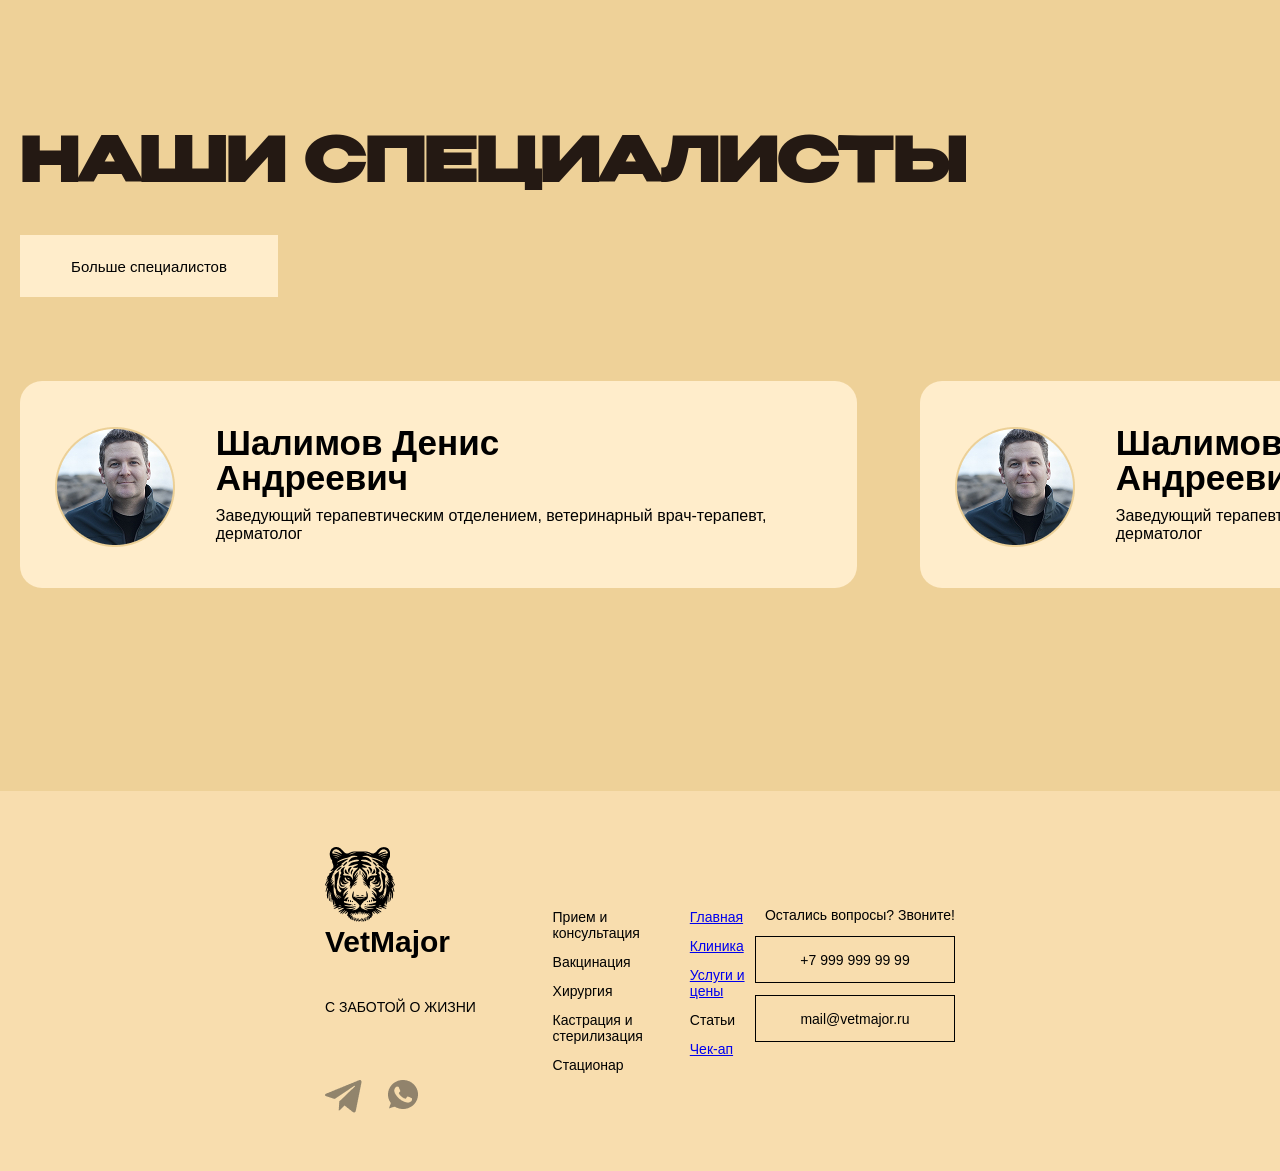
==== commit 735f3510: "feat: add slider" ====
--- a/index.html
+++ b/index.html
@@ -11,6 +11,7 @@
     <link rel="stylesheet" href="css/notifications.css">
     <link rel="stylesheet" href="css/notifications.css">
     <link rel="stylesheet" href="css/burger.css">
+    <link rel="stylesheet" href="css/slider.css">
     <title>Ветцентр</title>
 </head>
 
@@ -37,7 +38,7 @@
             </section>
             <section class="departments">
                 <h2 class="departmentsText">
-                    ОТДЕЛЕНИЯ
+                    ОТДЕЛЕНИЕ
                 </h2>
                 <div class="departmentsBox">
                     <div class="departmentMap" id="vetMap"></div>
@@ -188,7 +189,7 @@
     <script src="js/notifications.js"></script>
     <script src="js/buttons.js"></script>
     <script src="js/burger.js"></script>
-
+    <script src="js/slider.js"></script>
 </body>
 
 </html>
--- a/css/index.css
+++ b/css/index.css
@@ -273,11 +273,11 @@
 .photoCenter {
     grid-row: span 2;
     border-radius: 14px;
-    background-image: url('../images/centerPhoto.png');
     background-repeat: no-repeat;
     background-position: center;
     background-size: cover;
     max-width: 800px;
+    max-height: 500px;
 }
 
 .infoCenter {
--- a/css/slider.css
+++ b/css/slider.css
@@ -0,0 +1,74 @@
+.slider-container {
+    position: relative;
+    width: 100%;
+    height: 100%;
+    overflow: hidden;
+    border-radius: inherit;
+}
+
+.slider-track {
+    display: flex;
+    width: 100%;
+    height: 100%;
+    transition: transform 0.4s ease;
+}
+
+.slider-slide {
+    flex: 0 0 100%;
+    height: 100%;
+}
+
+.slider-slide img {
+    width: 100%;
+    height: 100%;
+    object-fit: cover;
+    display: block;
+}
+
+.slider-btn {
+    position: absolute;
+    top: 50%;
+    transform: translateY(-50%);
+    background: rgba(0,0,0,0.4);
+    border: none;
+    font-size: 28px;
+    color: white;
+    cursor: pointer;
+    width: 36px;
+    height: 48px;
+    border-radius: 8px;
+    display: flex;
+    align-items: center;
+    justify-content: center;
+    transition: 0.2s;
+    z-index: 10;
+}
+.slider-btn:hover {
+    background: rgba(0,0,0,0.7);
+}
+.slider-prev { left: 8px; }
+.slider-next { right: 8px; }
+
+/* Точки (индикаторы) */
+.slider-dots {
+    position: absolute;
+    bottom: 12px;
+    left: 0;
+    right: 0;
+    display: flex;
+    justify-content: center;
+    gap: 8px;
+    z-index: 10;
+}
+.slider-dot {
+    width: 10px;
+    height: 10px;
+    background: rgba(255,255,255,0.5);
+    border-radius: 50%;
+    cursor: pointer;
+    transition: 0.2s;
+}
+.slider-dot.active {
+    background: white;
+    transform: scale(1.2);
+}
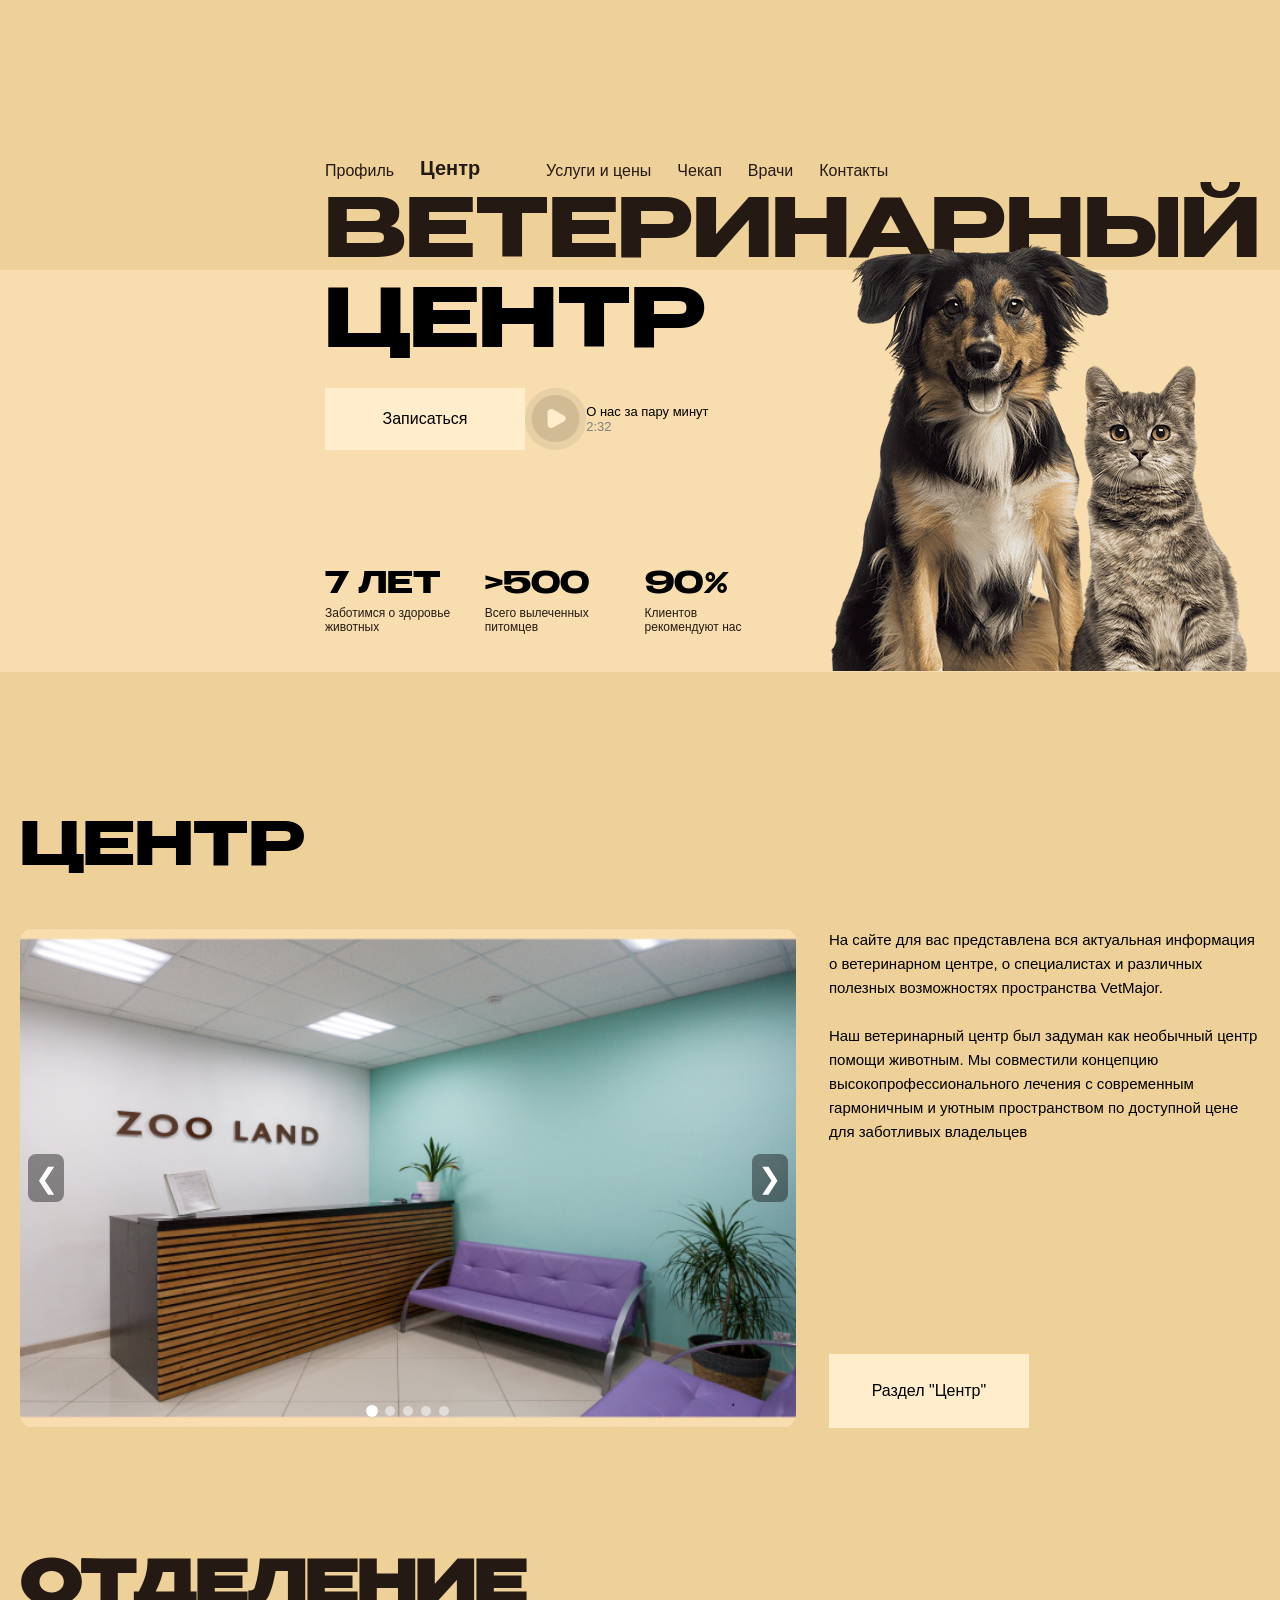
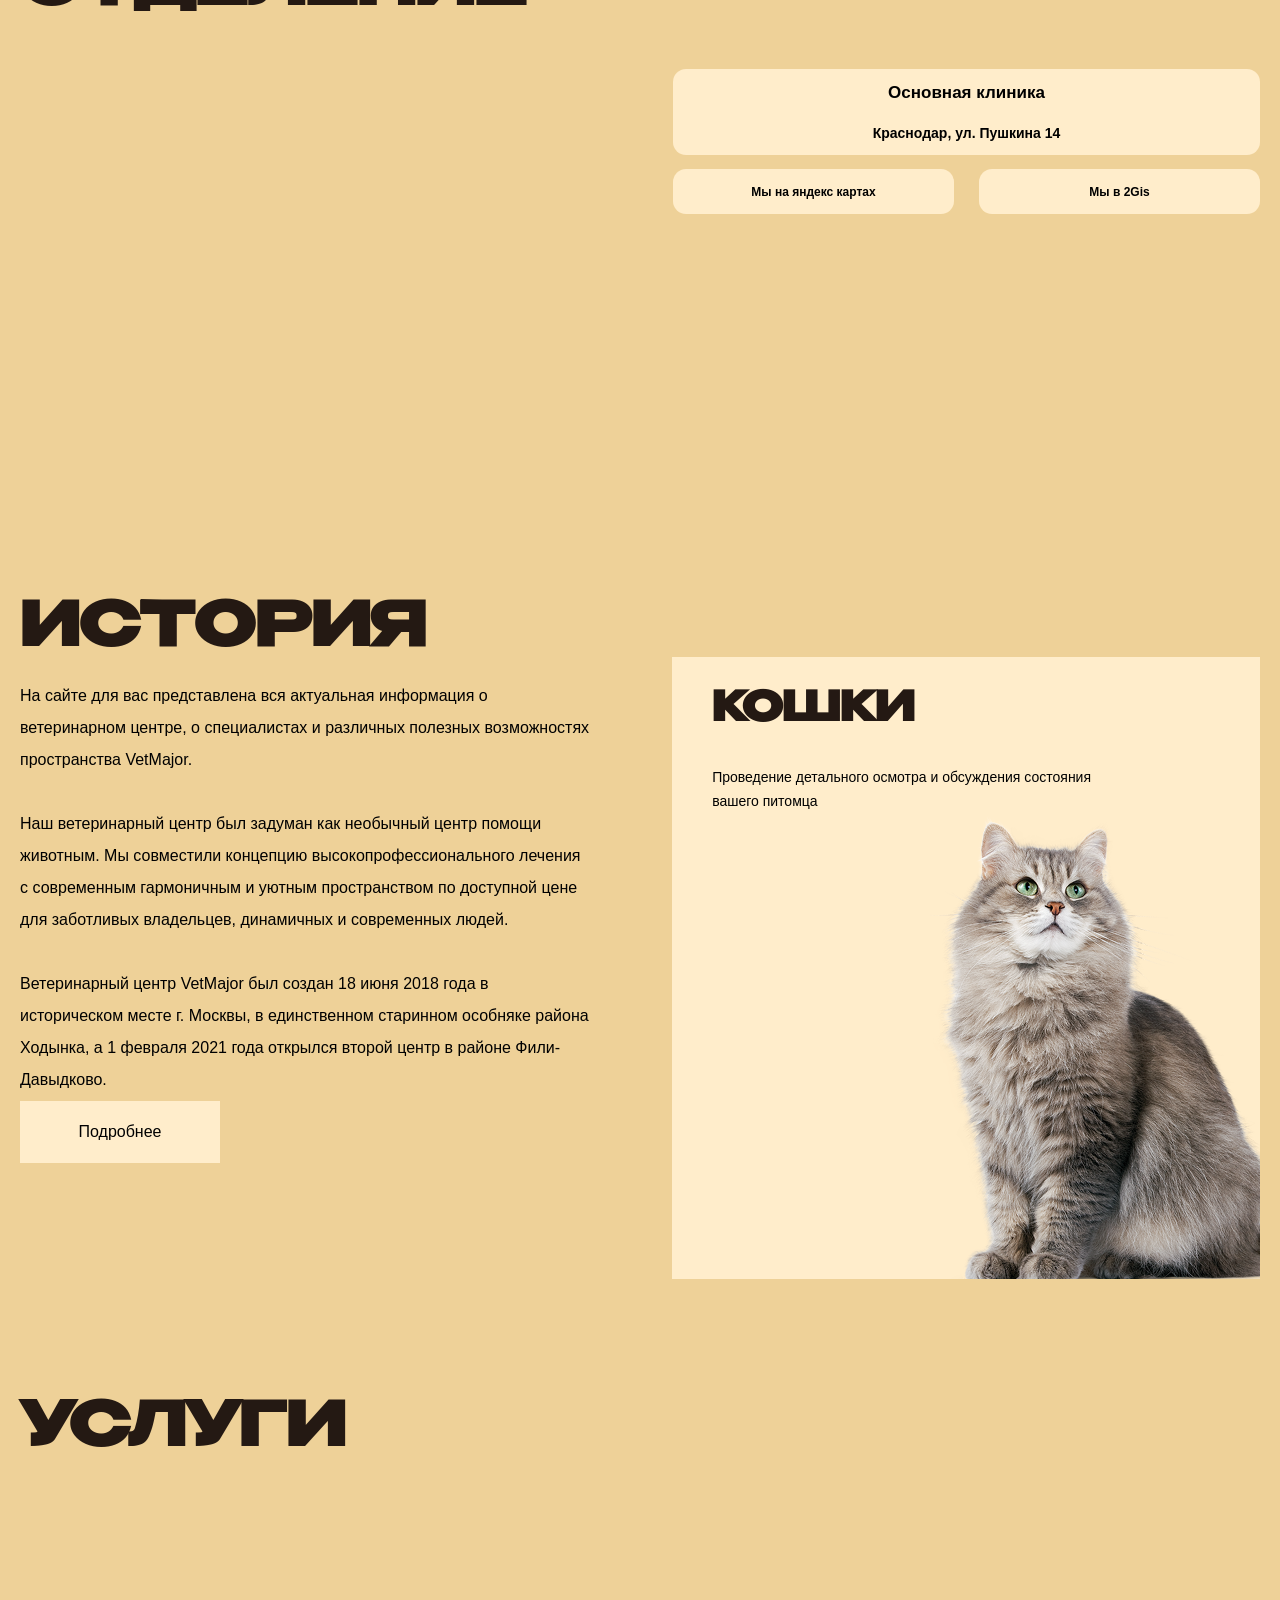
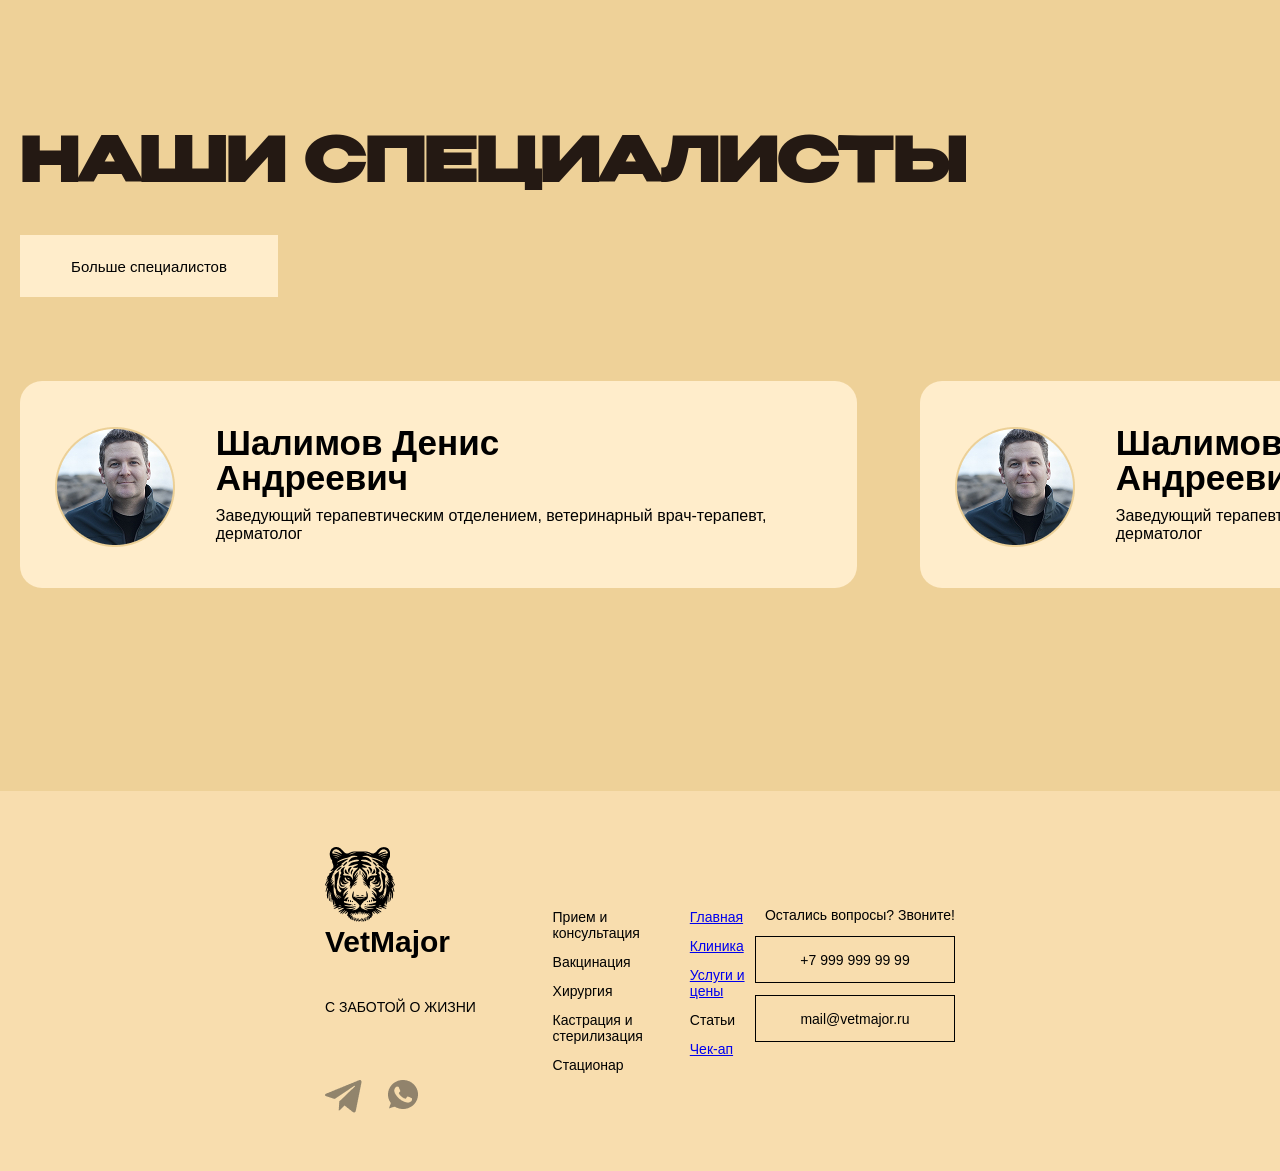
==== commit 2df887b2: "feat: add preloader" ====
--- a/index.html
+++ b/index.html
@@ -181,6 +181,7 @@
     <footer>
 
     </footer>
+    <script src="js/preloader.js"></script>
     <script src="https://api-maps.yandex.ru/2.1/?apikey=f76d4b5f-8d86-4d83-872c-23c8711ad134&lang=ru_RU"></script>
     <script src="js/map.js"></script>
     <script src="js/auth.js"></script>
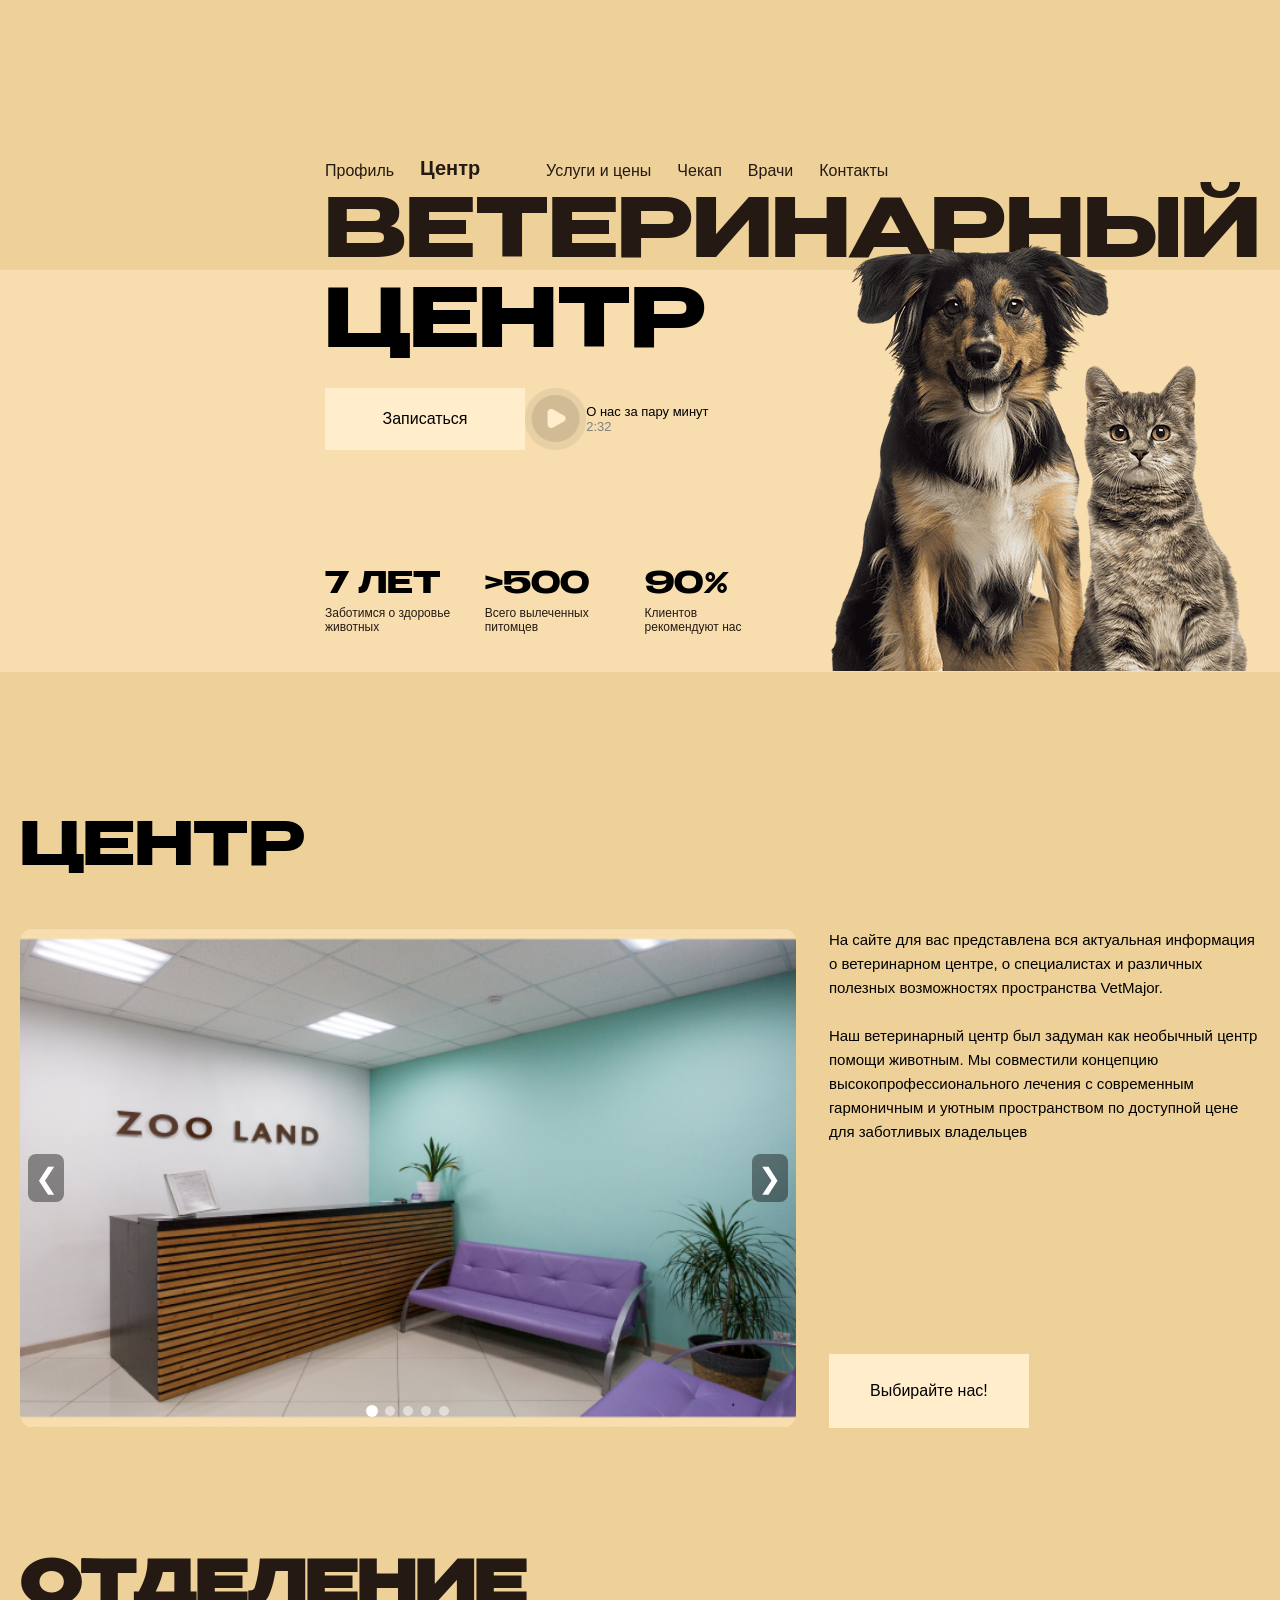
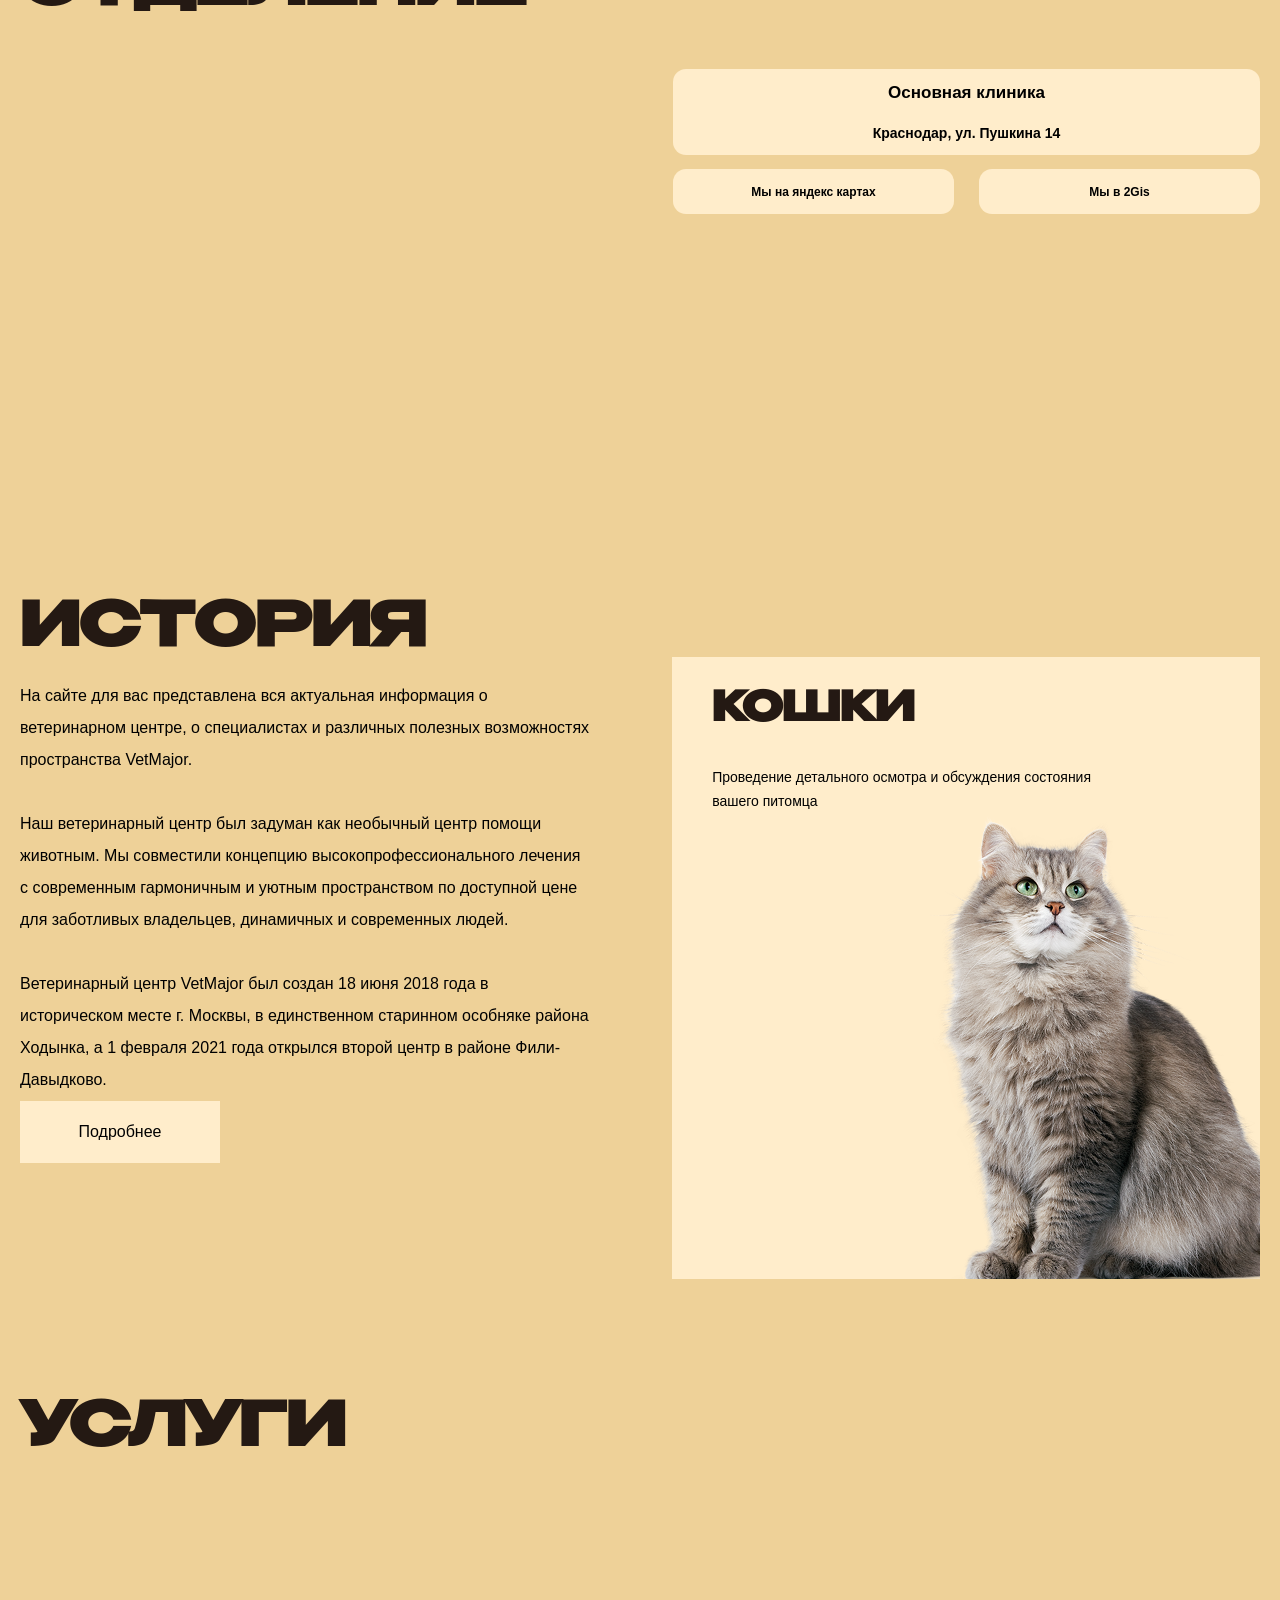
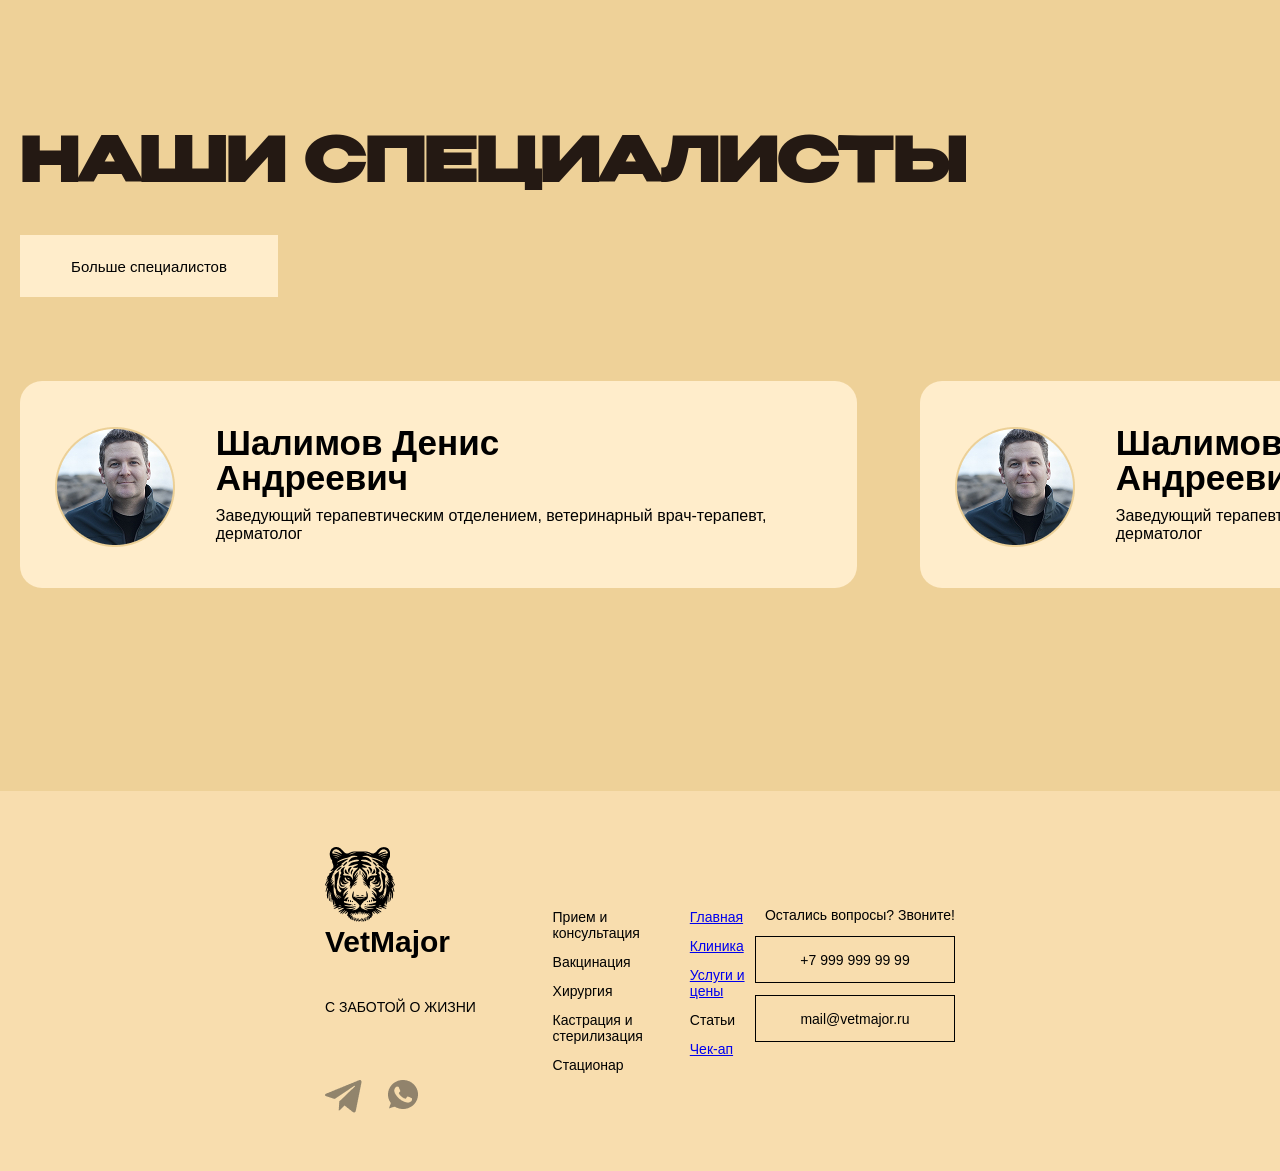
==== commit abf9b235: "feat: add modal video" ====
--- a/index.html
+++ b/index.html
@@ -12,6 +12,7 @@
     <link rel="stylesheet" href="css/notifications.css">
     <link rel="stylesheet" href="css/burger.css">
     <link rel="stylesheet" href="css/slider.css">
+    <link rel="stylesheet" href="css/video-modal.css">
     <title>Ветцентр</title>
 </head>
 
@@ -29,7 +30,7 @@
                     был задуман как необычный центр помощи животным. Мы совместили концепцию высокопрофессионального
                     лечения
                     с современным гармоничным и уютным пространством по доступной цене для заботливых владельцев</div>
-                <div type="button" class="centerButton">Раздел "Центр"</div>
+                <div type="button" class="centerButton">Выбирайте нас!</div>
                 <!-- <div class="switchImage">
                     <div class="firstImage"></div>
                     <div class="secondImage"></div>
@@ -191,6 +192,7 @@
     <script src="js/buttons.js"></script>
     <script src="js/burger.js"></script>
     <script src="js/slider.js"></script>
+    <script src="js/video-modal.js"></script>
 </body>
 
 </html>
--- a/css/video-modal.css
+++ b/css/video-modal.css
@@ -0,0 +1,60 @@
+.video-modal-overlay {
+    position: fixed;
+    top: 0;
+    left: 0;
+    width: 100%;
+    height: 100%;
+    background: rgba(0,0,0,0.85);
+    display: flex;
+    align-items: center;
+    justify-content: center;
+    z-index: 11000;
+    cursor: pointer;
+}
+
+.video-modal-container {
+    position: relative;
+    width: 80%;
+    max-width: 900px;
+    background: #000;
+    border-radius: 12px;
+    overflow: hidden;
+    box-shadow: 0 0 30px rgba(0,0,0,0.5);
+    cursor: default;
+}
+
+.video-modal-container video {
+    width: 100%;
+    display: block;
+    outline: none;
+}
+
+.video-modal-close {
+    position: absolute;
+    top: 10px;
+    right: 15px;
+    font-size: 28px;
+    color: white;
+    cursor: pointer;
+    background: rgba(0,0,0,0.5);
+    width: 32px;
+    height: 32px;
+    border-radius: 50%;
+    display: flex;
+    align-items: center;
+    justify-content: center;
+    font-weight: bold;
+    transition: 0.2s;
+    z-index: 1;
+}
+
+.video-modal-close:hover {
+    background: rgba(0,0,0,0.8);
+    transform: scale(1.1);
+}
+
+@media (max-width: 768px) {
+    .video-modal-container {
+        width: 95%;
+    }
+}
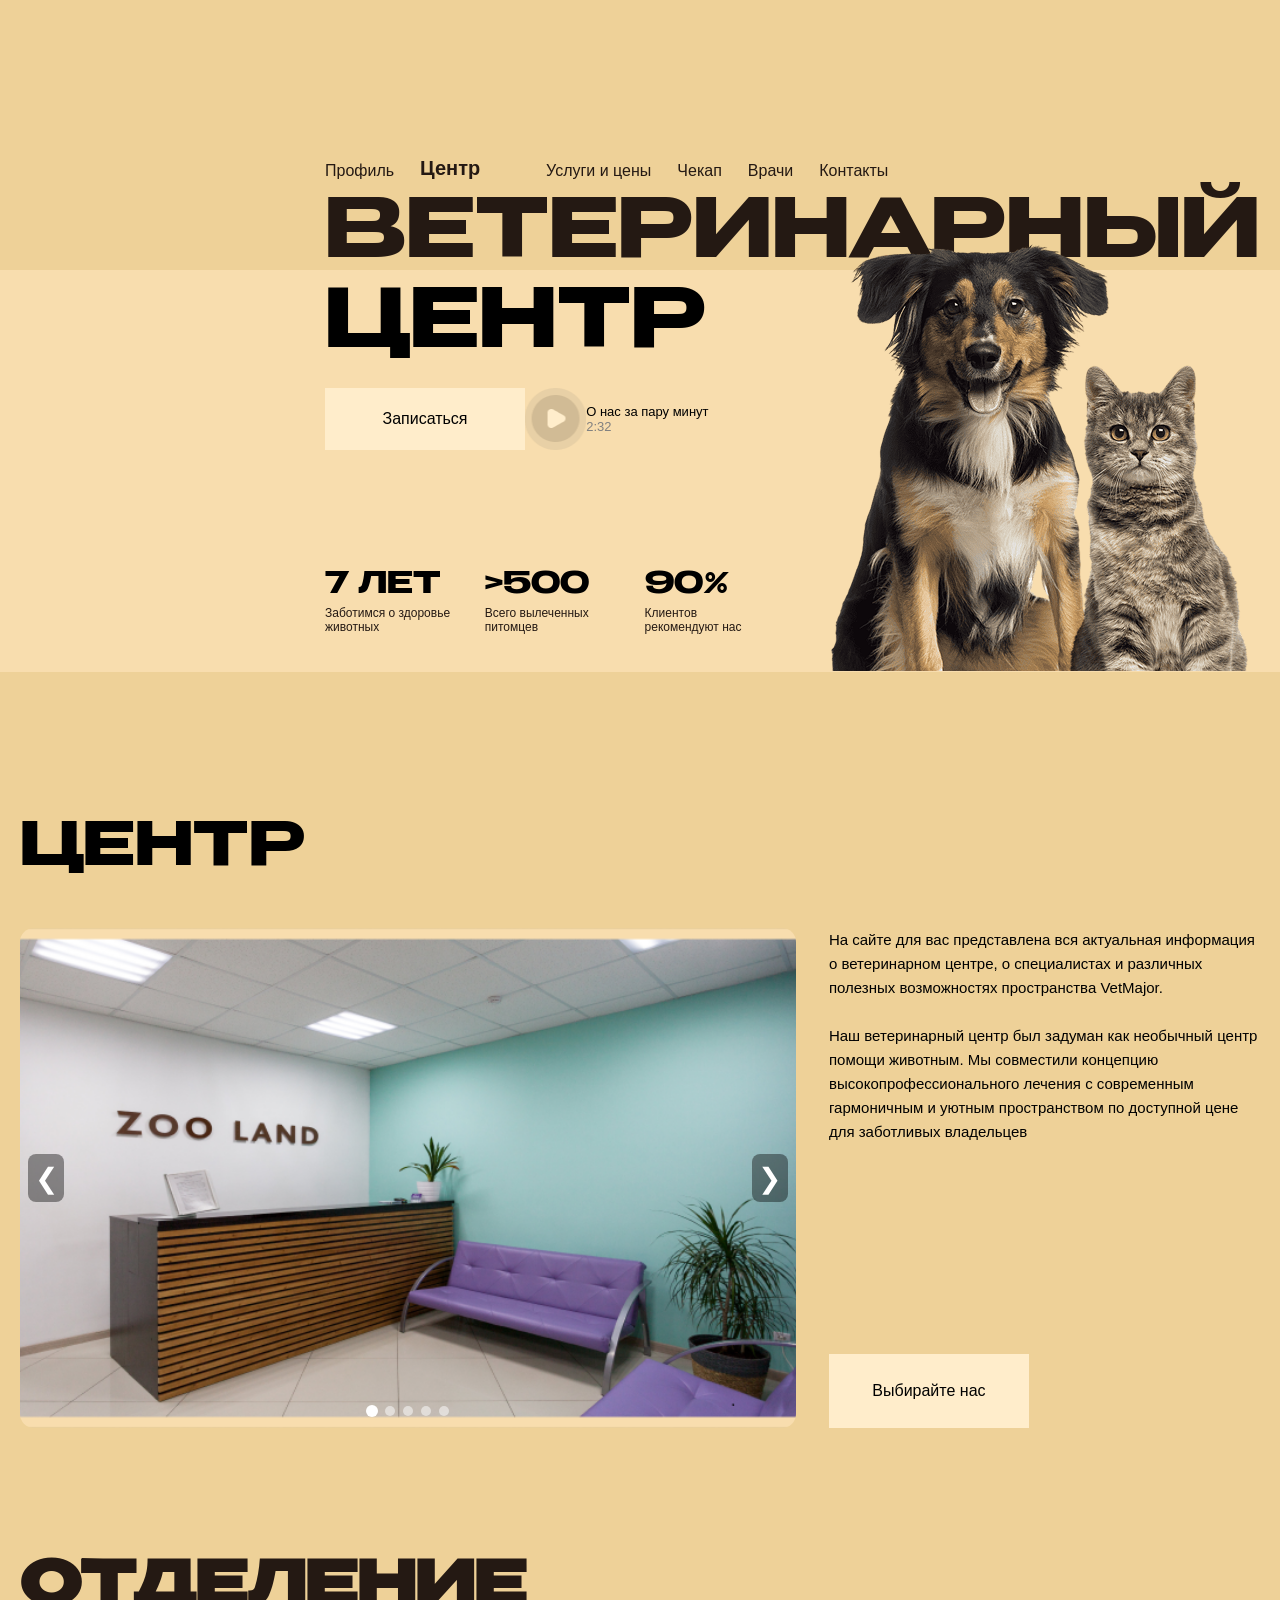
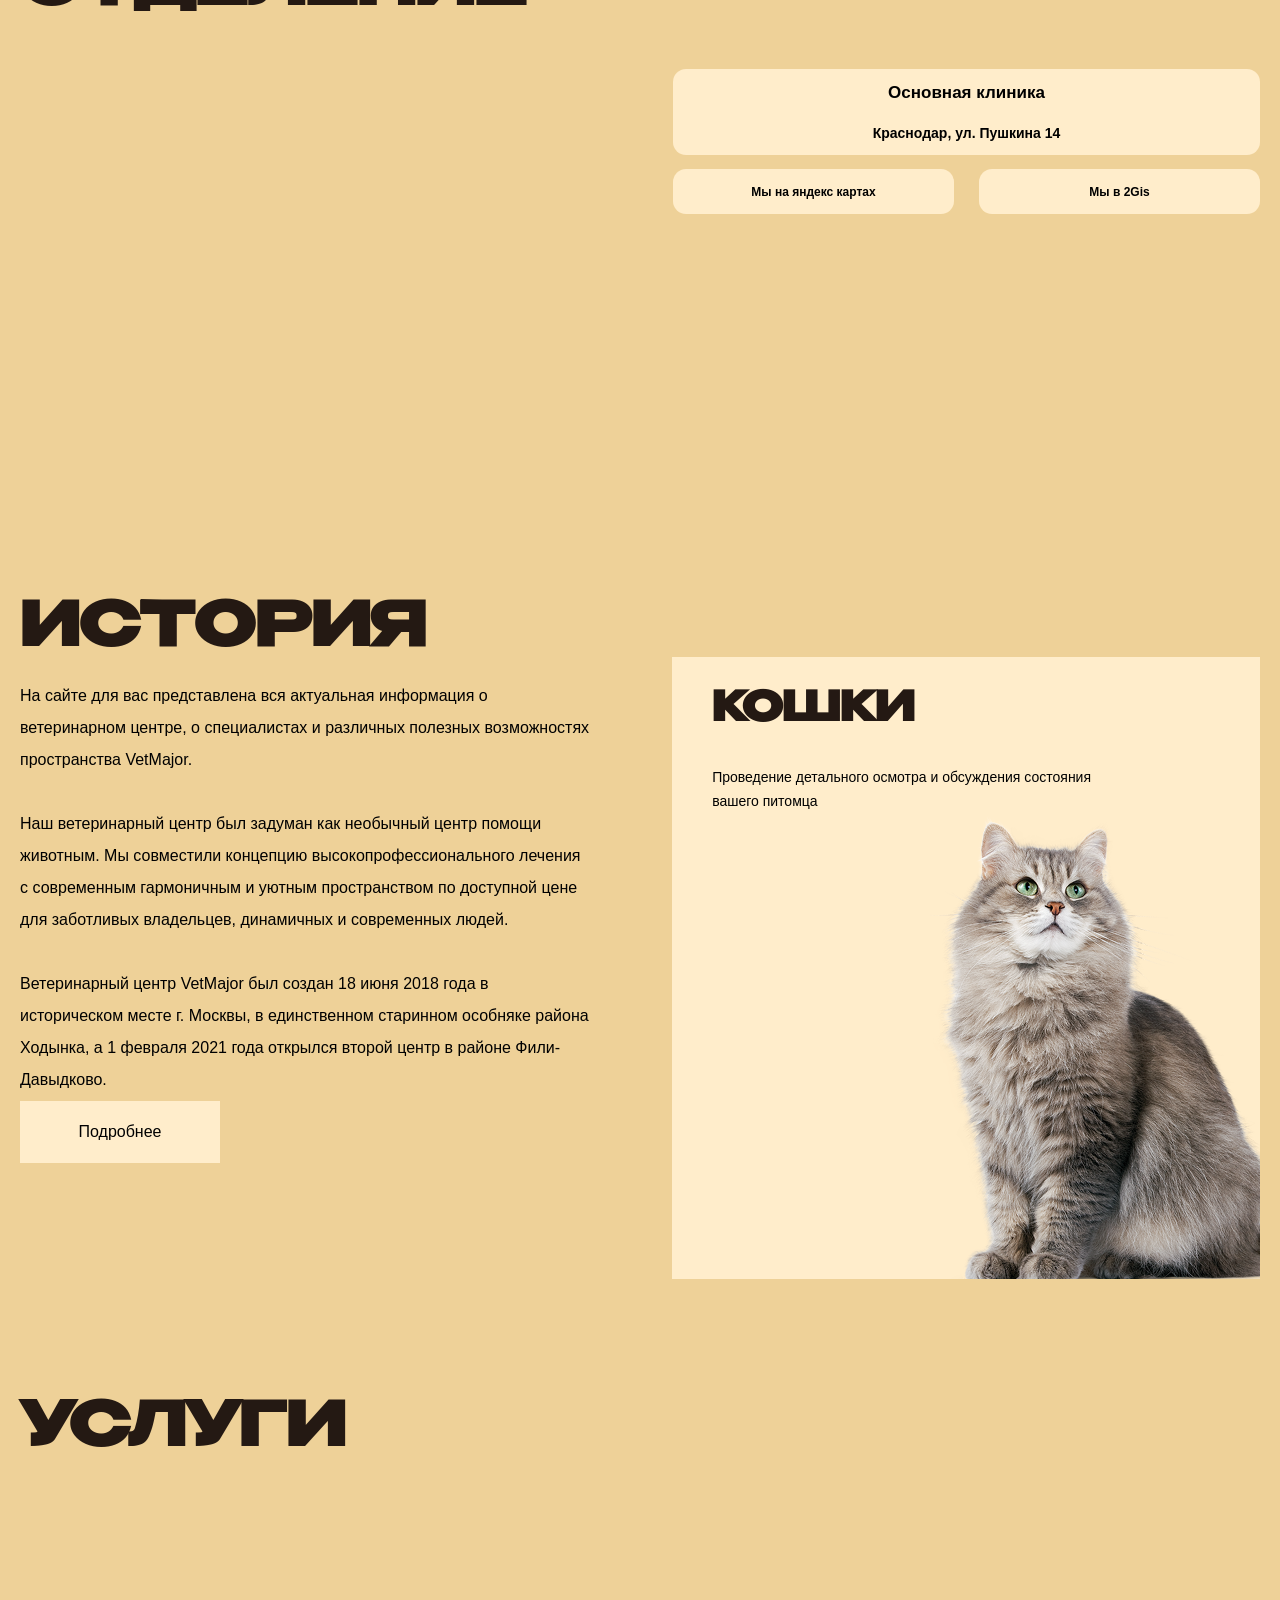
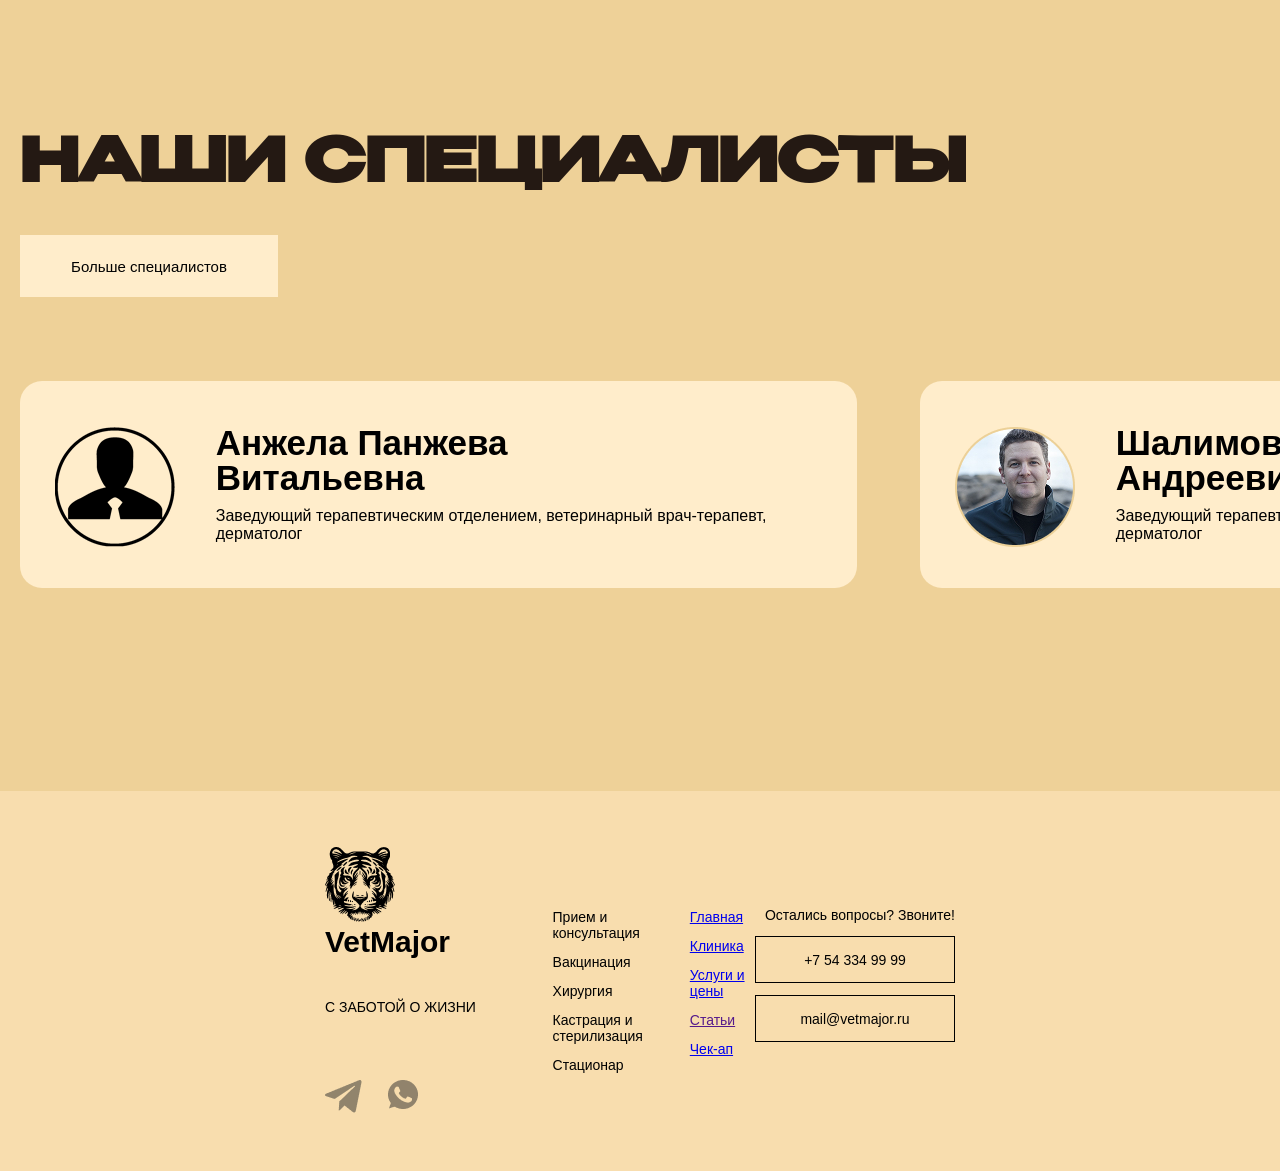
==== commit 6c0936e9: "feat: add maps links" ====
--- a/index.html
+++ b/index.html
@@ -30,7 +30,7 @@
                     был задуман как необычный центр помощи животным. Мы совместили концепцию высокопрофессионального
                     лечения
                     с современным гармоничным и уютным пространством по доступной цене для заботливых владельцев</div>
-                <div type="button" class="centerButton">Выбирайте нас!</div>
+                <div type="button" class="centerButton">Выбирайте нас</div>
                 <!-- <div class="switchImage">
                     <div class="firstImage"></div>
                     <div class="secondImage"></div>
@@ -167,10 +167,10 @@
                     </div>
                     <div class="specialist">
                         <div class="photo">
-                            <img src="images/Шалимов Денис 1.png" alt="">
+                            <img src="images/person.png" alt="">
                         </div>
                         <div class="nameAndDescription">
-                            <div class="specialistName">Шалимов Денис <br> Андреевич</div>
+                            <div class="specialistName">Анжела Панжева<br> Витальевна</div>
                             <div class="specialistDescription">Заведующий терапевтическим отделением, ветеринарный
                                 врач-терапевт, дерматолог</div>
                         </div>
--- a/css/index.css
+++ b/css/index.css
@@ -505,6 +505,7 @@
     justify-content: center;
     align-items: center;
     margin-top: 22px;
+    cursor: pointer;
 }
 
 .specialist {
@@ -686,6 +687,15 @@
     cursor: pointer;
 }
 
+.yandexMap {
+    cursor: pointer;
+}
+
+.gisMap {
+    cursor: pointer;
+}
+
+
 @media (max-width: 1200px) {
     .socialMedias > div {
         width: 45px;
--- a/css/video-modal.css
+++ b/css/video-modal.css
@@ -53,6 +53,10 @@
     transform: scale(1.1);
 }
 
+.play {
+    cursor: pointer;
+}
+
 @media (max-width: 768px) {
     .video-modal-container {
         width: 95%;
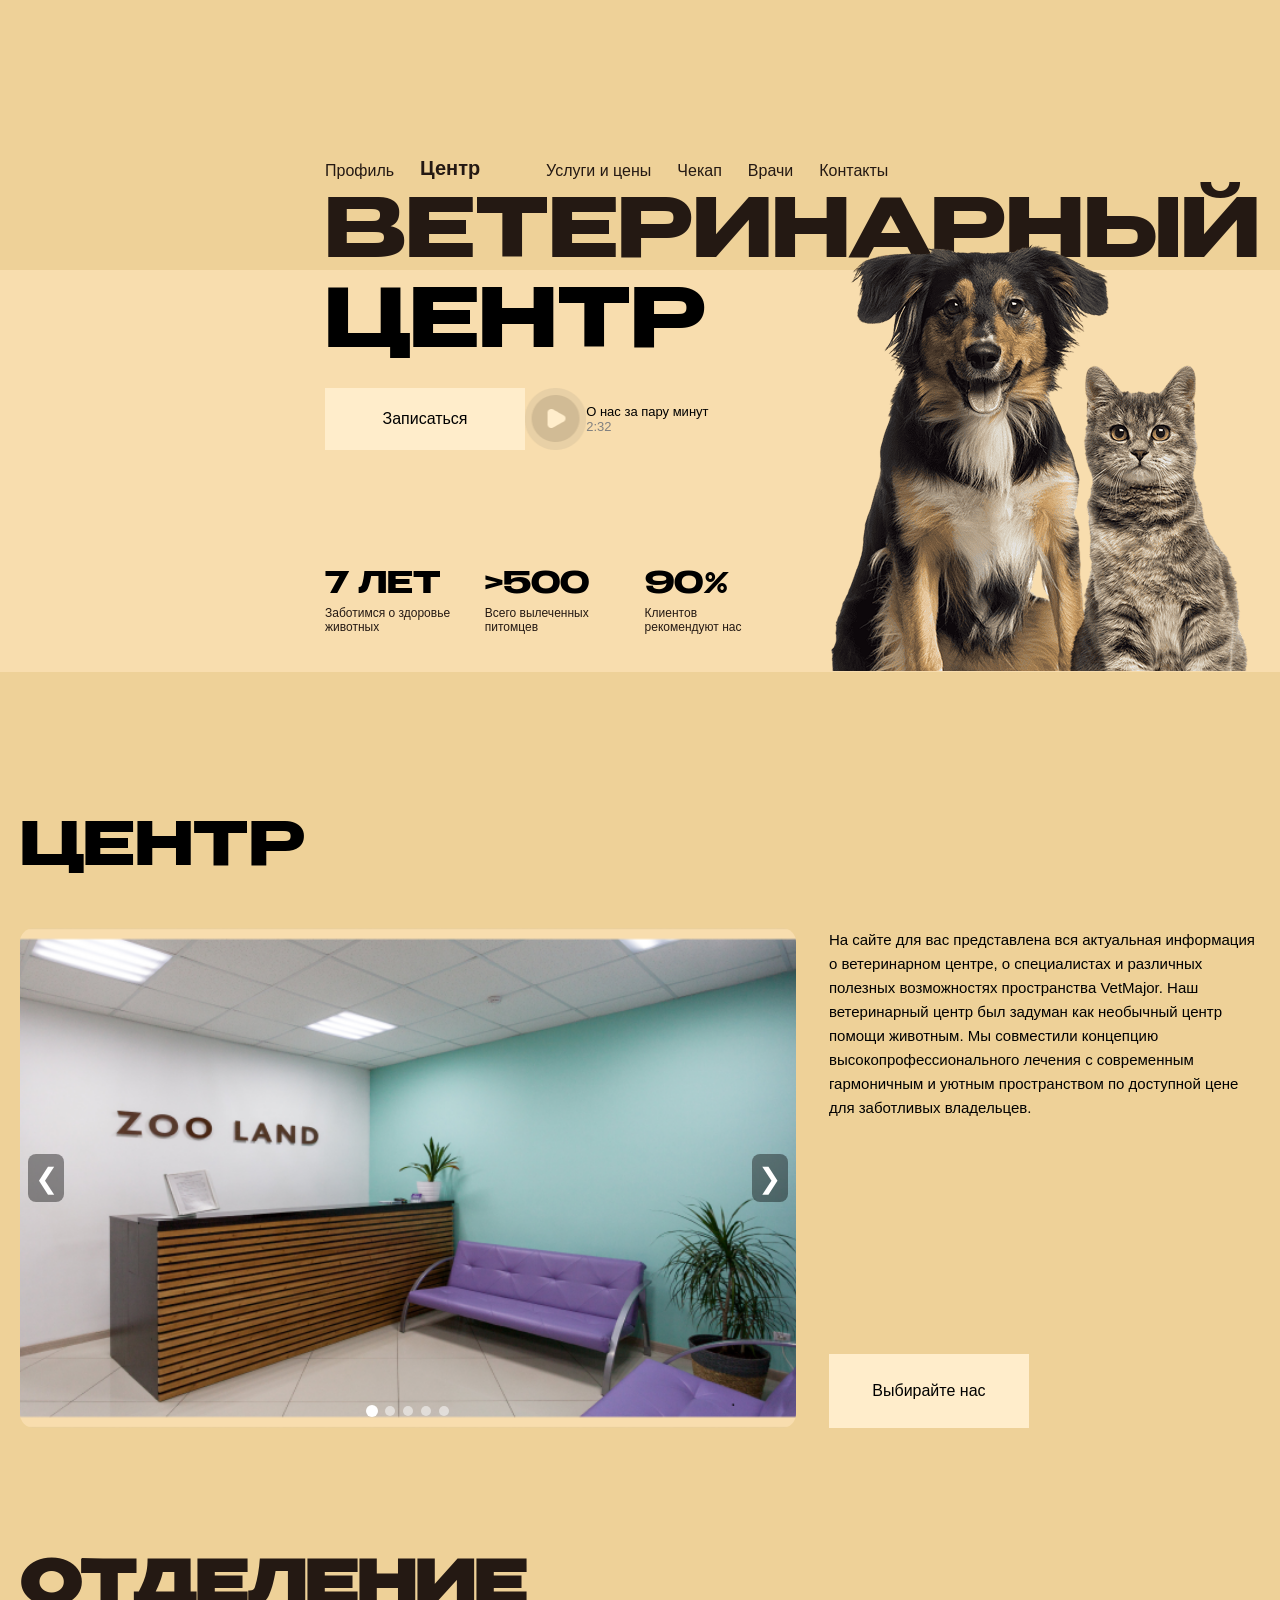
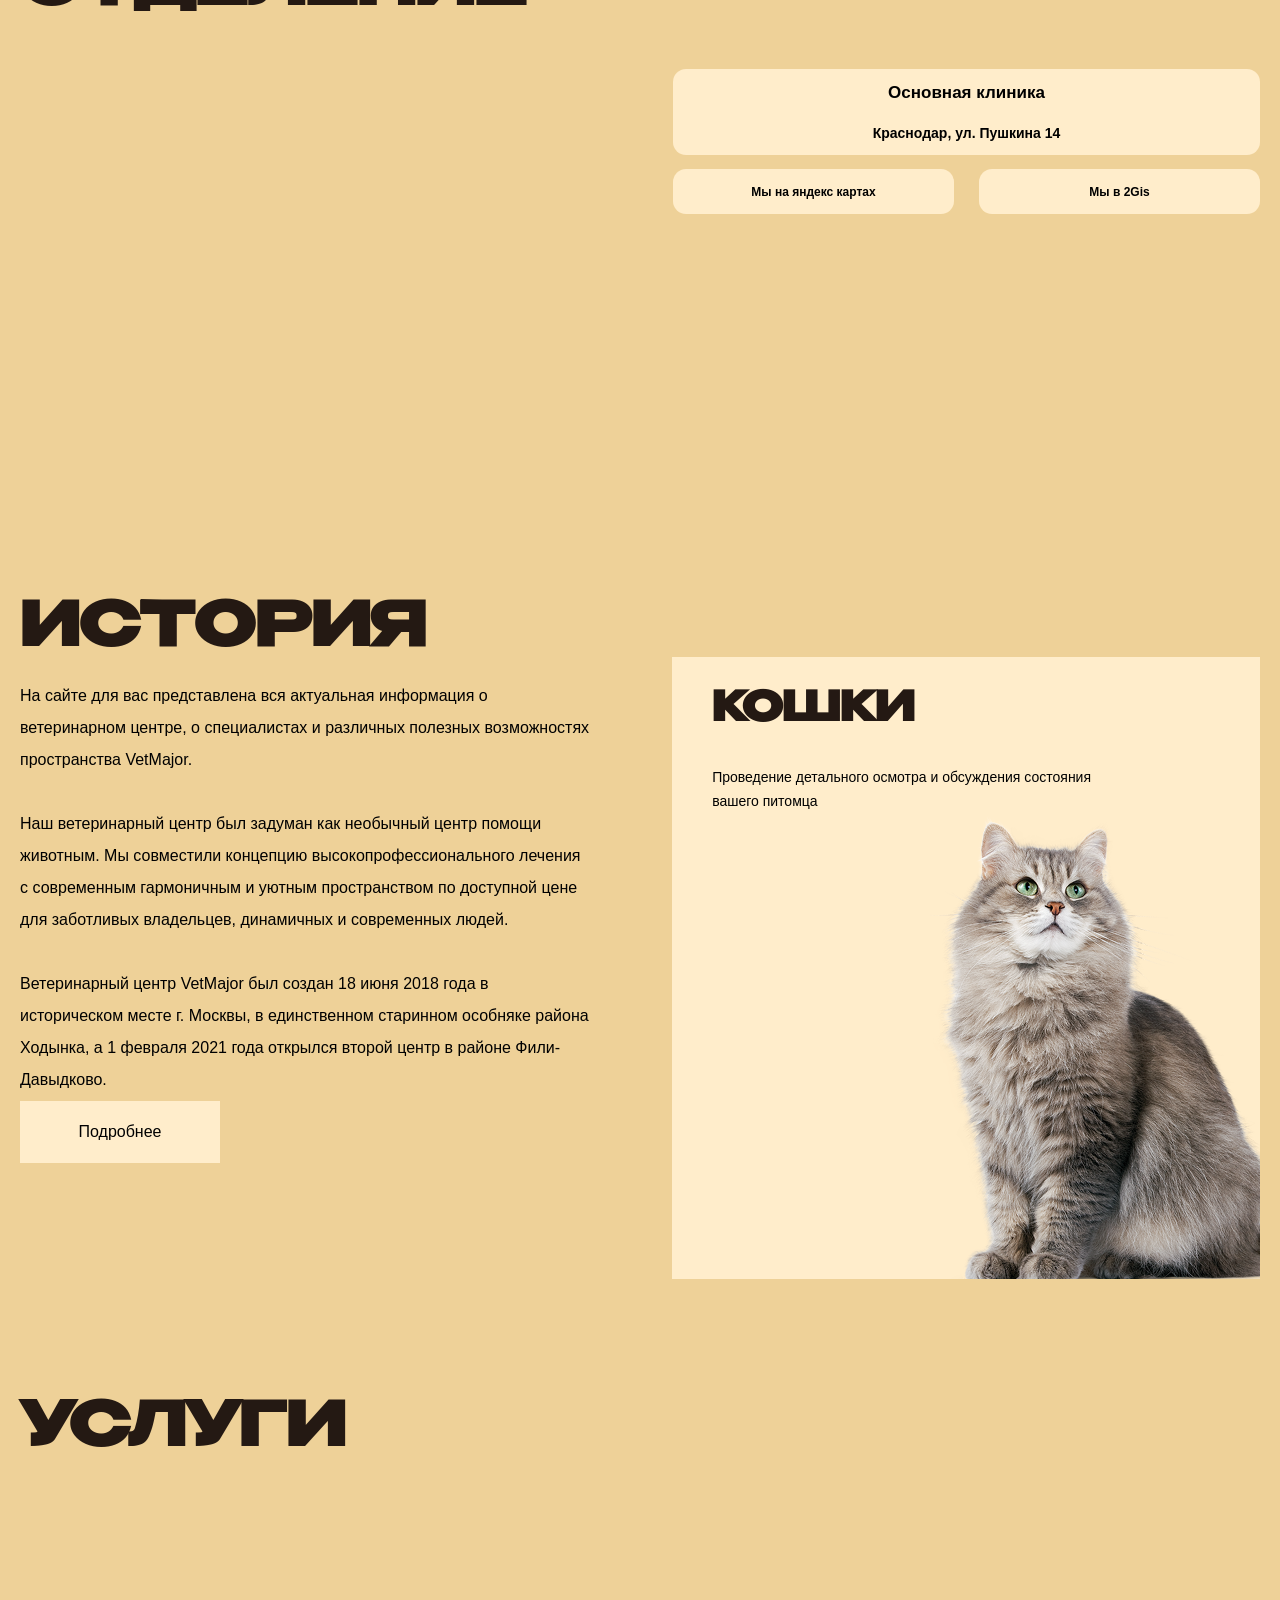
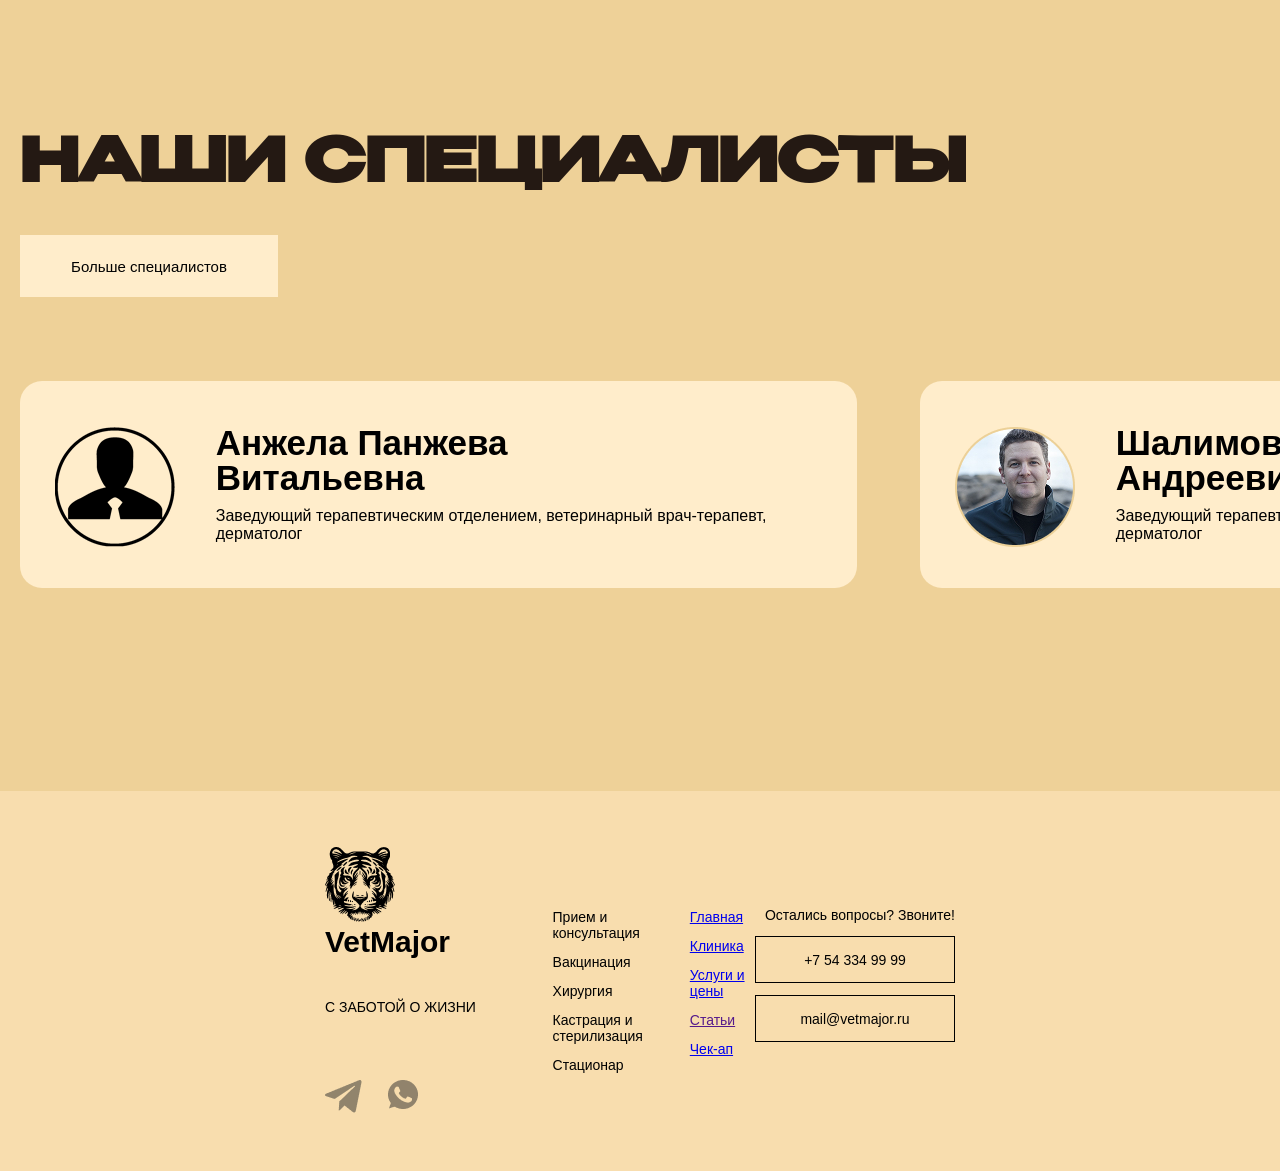
==== commit 36c8c2d7: "feat: add translate for footer" ====
--- a/index.html
+++ b/index.html
@@ -22,15 +22,15 @@
         <div class="wrapper">
 
             <section class="photoAndInfoCenter">
-                <div class="photoAndInfoName">ЦЕНТР</div>
+                <div class="photoAndInfoName" data-i18n="index.centerName">ЦЕНТР</div>
                 <div class="photoCenter"></div>
-                <div class="infoCenter">На сайте для вас представлена вся актуальная информация о ветеринарном центре, о
+                <div class="infoCenter" data-i18n="index.infoCenter">На сайте для вас представлена вся актуальная информация о ветеринарном центре, о
                     специалистах и различных полезных возможностях пространства VetMajor.  <br><br>Наш ветеринарный
                     центр
                     был задуман как необычный центр помощи животным. Мы совместили концепцию высокопрофессионального
                     лечения
                     с современным гармоничным и уютным пространством по доступной цене для заботливых владельцев</div>
-                <div type="button" class="centerButton">Выбирайте нас</div>
+                <div type="button" class="centerButton" data-i18n="index.chooseUs">Выбирайте нас</div>
                 <!-- <div class="switchImage">
                     <div class="firstImage"></div>
                     <div class="secondImage"></div>
@@ -38,29 +38,29 @@
                 </div> -->
             </section>
             <section class="departments">
-                <h2 class="departmentsText">
+                <h2 class="departmentsText" data-i18n="departments.title">
                     ОТДЕЛЕНИЕ
                 </h2>
                 <div class="departmentsBox">
                     <div class="departmentMap" id="vetMap"></div>
                     <div class="departmentLocation">
                         <div class="mainDepartment">
-                            <div class="departName">Основная клиника</div>
-                            <div class="adress">Краснодар, ул. Пушкина 14</div>
+                            <div class="departName" data-i18n="departName">Основная клиника</div>
+                            <div class="adress" data-i18n="depart.address">Краснодар, ул. Пушкина 14</div>
                             <div class="numberAndTime">
-                                <div>+7 999 999 99 99</div>
-                                <div>Ежедневно 8:00 - 22:00</div>
+                                <div data-i18n="depart.phone">+7 999 999 99 99</div>
+                                <div data-i18n="depart.hours">Ежедневно 8:00 - 22:00</div>
                             </div>
                         </div>
                         <div class="mapButtons">
-                            <div class="yandexMap">Мы на яндекс картах</div>
-                            <div class="gisMap">Мы в 2Gis</div>
+                            <div class="yandexMap" data-i18n="map.yandex">Мы на яндекс картах</div>
+                            <div class="gisMap" data-i18n="map.gis">Мы в 2Gis</div>
                         </div>
                     </div>
                 </div>
             </section>
             <section class="history">
-                <h2 class="historTitle">
+                <h2 class="historTitle" data-i18n="history.title">
                     ИСТОРИЯ
                 </h2>
                 <div class="historyBox">
@@ -77,13 +77,13 @@
                             старинном особняке района Ходынка, а 1 февраля 2021 года открылся второй центр в районе
                             Фили-Давыдково.
                         </div>
-                        <div type="button" class="historyButton">
+                        <div type="button" class="historyButton" data-i18n="history.more">
                             Подробнее
                         </div>
                     </div>
                     <div class="petsCard">
-                        <h2 class="petsTitle">КОШКИ</h2>
-                        <div class="petsText">
+                        <h2 class="petsTitle" data-i18n="pets.title">КОШКИ</h2>
+                        <div class="petsText" data-i18n="pets.text">
                             Проведение детального осмотра
                             и обсуждения состояния вашего питомца
                         </div>
@@ -94,7 +94,7 @@
                 </div>
             </section>
             <section class="services">
-                <h2 class="servicesTitle">
+                <h2 class="servicesTitle" data-i18n="services.title">
                     УСЛУГИ
                 </h2>
                 <div class="servicesCards">
@@ -148,10 +148,10 @@
                 </div>
             </section>
             <section class="specialists">
-                <h2 class="specialistsTitle">
+                <h2 class="specialistsTitle" data-i18n="specialists.title">
                     НАШИ СПЕЦИАЛИСТЫ
                 </h2>
-                <div type="button" class="moreSpecialistsButton">
+                <div type="button" class="moreSpecialistsButton" data-i18n="specialists.more">
                     Больше специалистов
                 </div>
                 <div class="specialistsBox">
@@ -187,6 +187,8 @@
     <script src="js/map.js"></script>
     <script src="js/auth.js"></script>
     <script src="js/include.js"></script>
+    <script src="js/data-i18n.js"></script>
+    <script src="js/i18n.js"></script>
     <script src="js/services.js"></script>
     <script src="js/notifications.js"></script>
     <script src="js/buttons.js"></script>
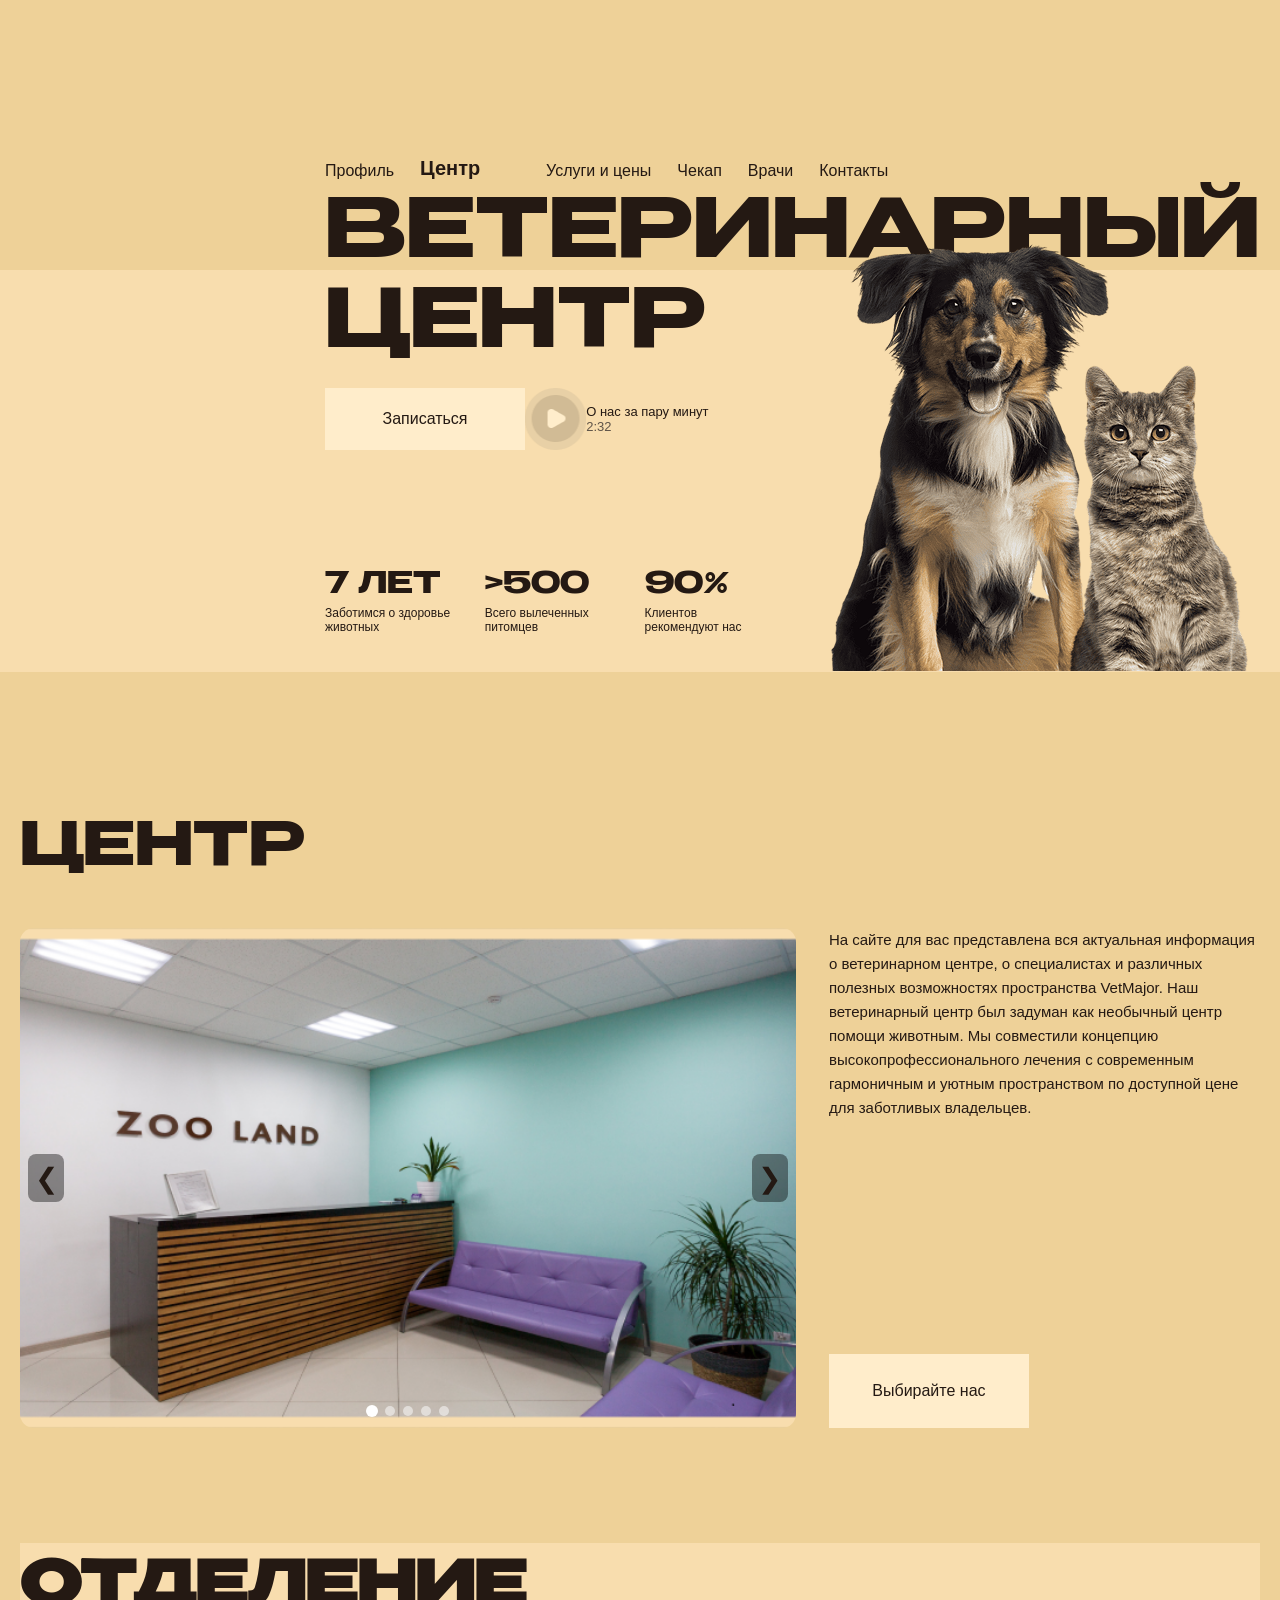
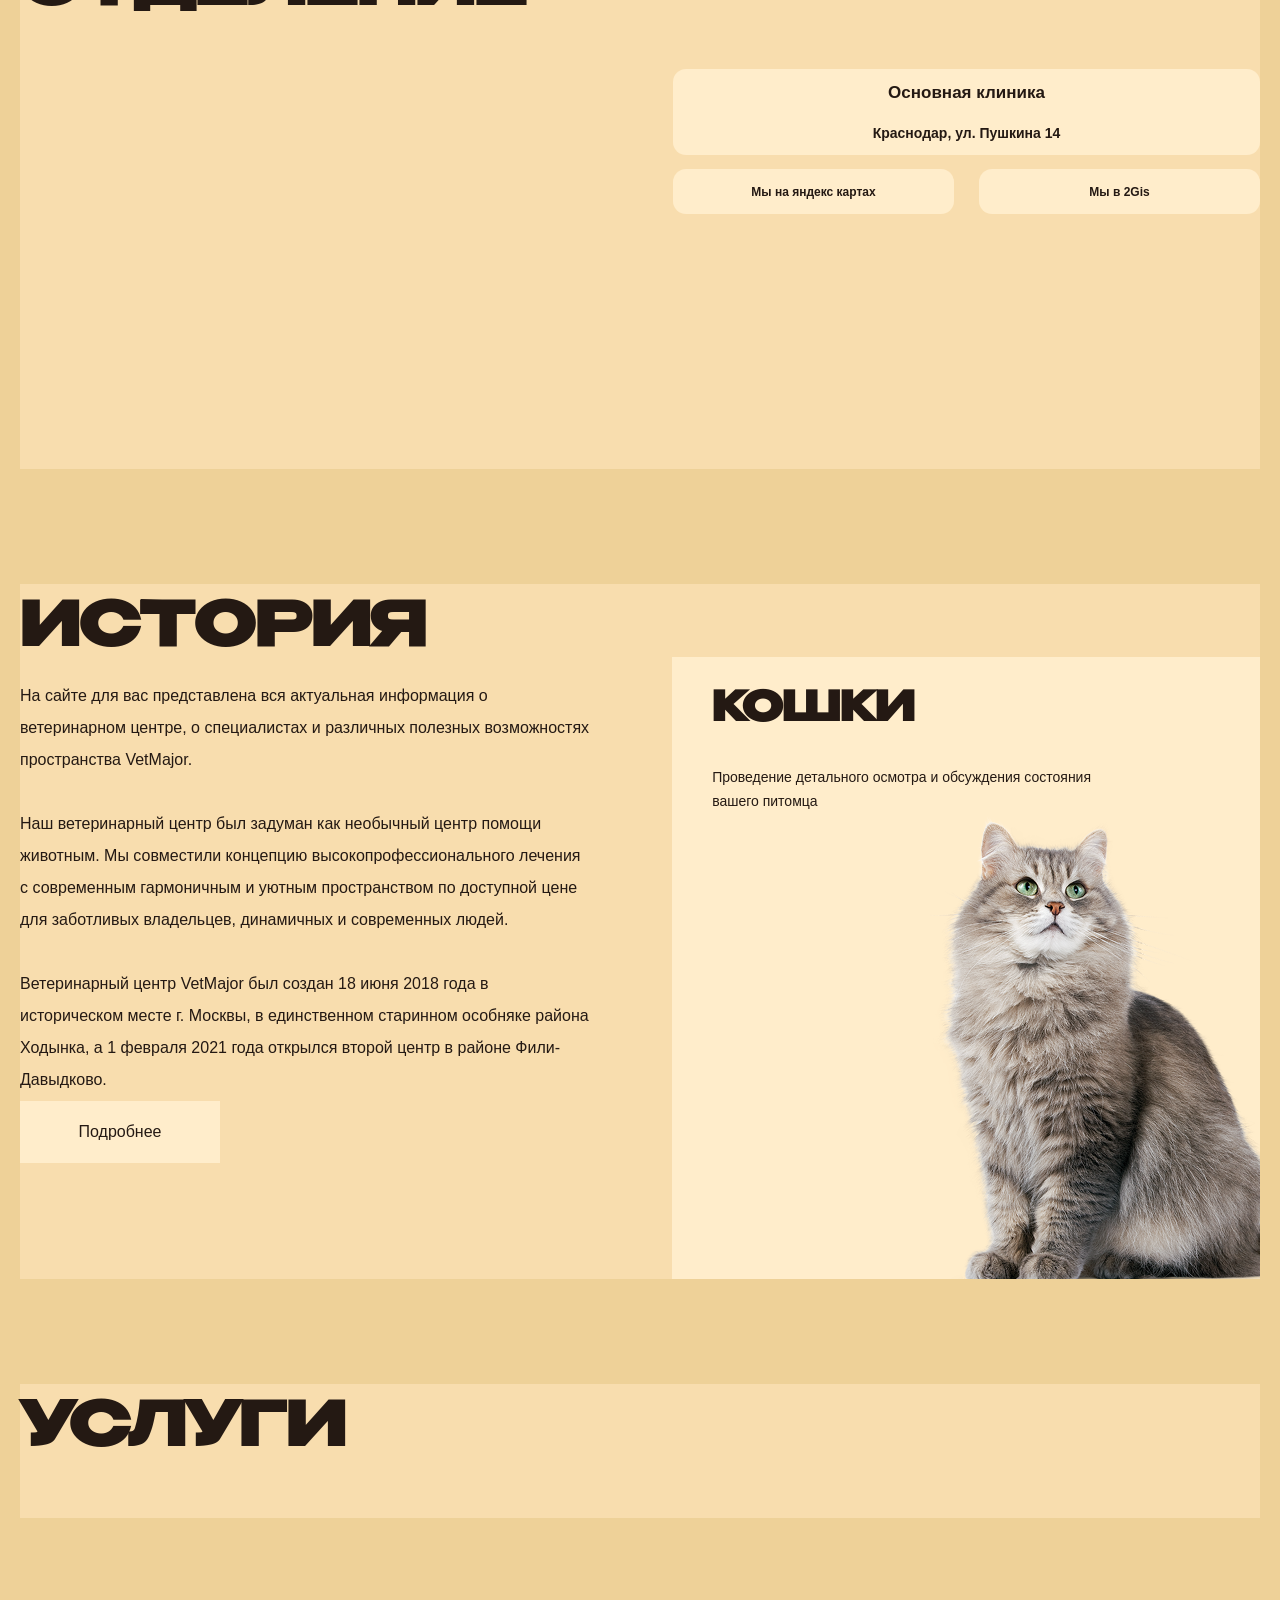
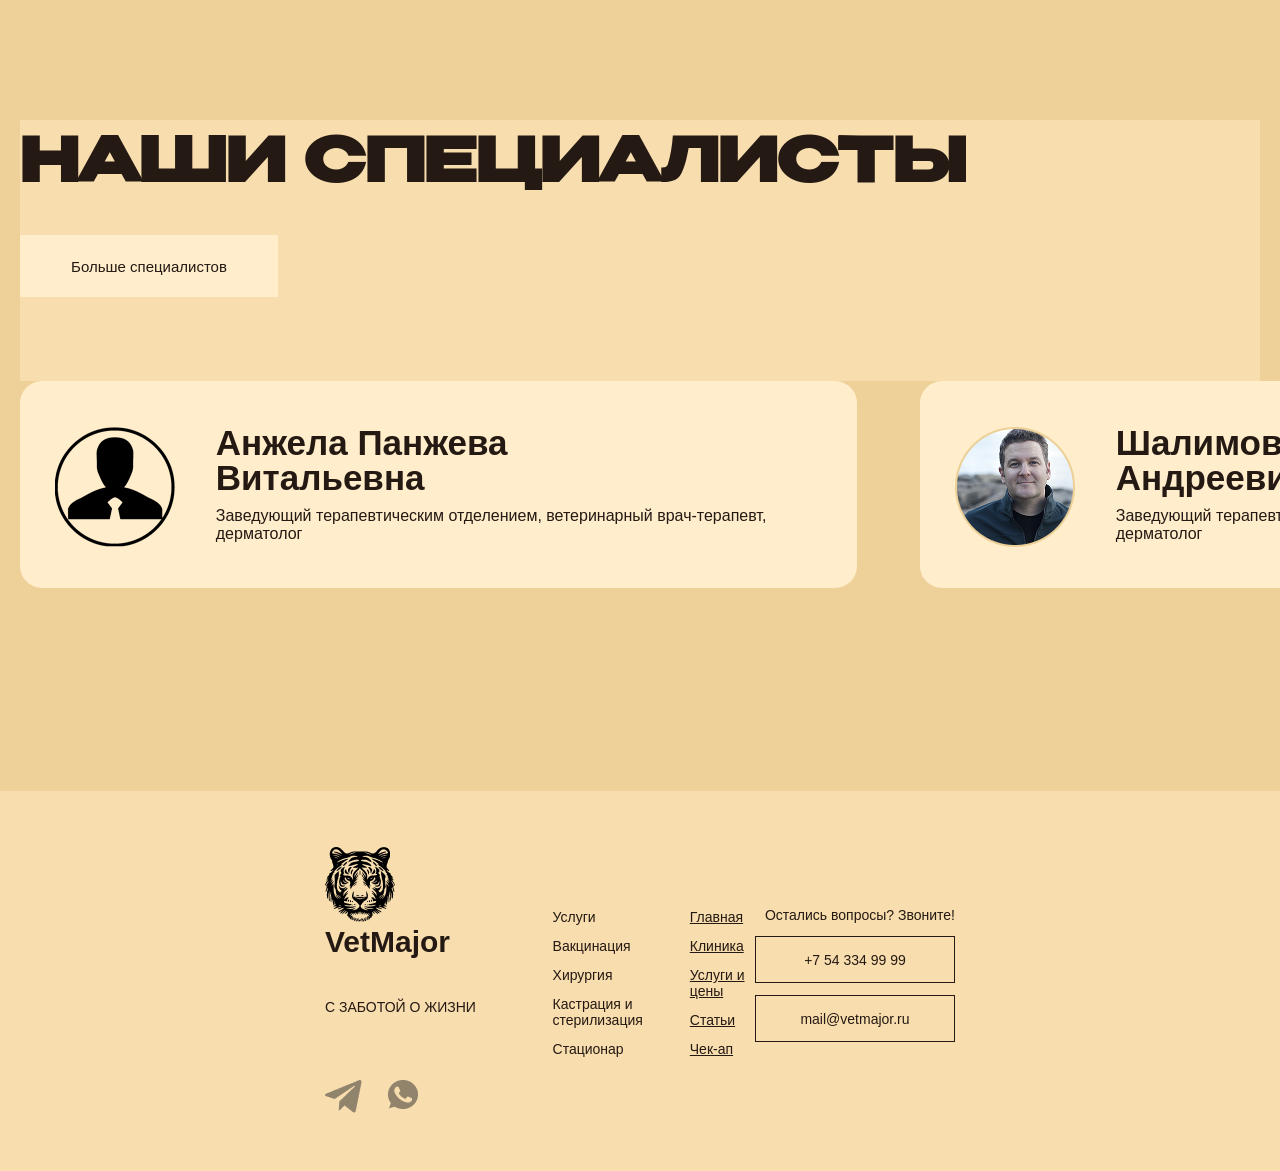
==== commit 61ea9ddd: "feat: add dark theme add specials themes" ====
--- a/index.html
+++ b/index.html
@@ -14,6 +14,7 @@
     <link rel="stylesheet" href="css/slider.css">
     <link rel="stylesheet" href="css/video-modal.css">
     <title>Ветцентр</title>
+    <link rel="stylesheet" href="css/theme.css">
 </head>
 
 <body>
@@ -195,6 +196,7 @@
     <script src="js/burger.js"></script>
     <script src="js/slider.js"></script>
     <script src="js/video-modal.js"></script>
+    <script src="js/theme.js"></script>
 </body>
 
 </html>
--- a/css/global.css
+++ b/css/global.css
@@ -50,4 +50,8 @@
 
 .menu .active {
     font-weight: bold;
+}
+
+.lang-switch {
+    background-color: var(--button-color);
 }
--- a/css/index.css
+++ b/css/index.css
@@ -656,6 +656,14 @@
     height: 59px;
 }
 
+.socialMedias > div a {
+    cursor: pointer;
+}
+
+.cart-icon > a {
+    cursor: pointer;
+}
+
 .phoneNumber {
     flex-wrap: wrap;
     justify-content: flex-end;
--- a/css/theme.css
+++ b/css/theme.css
@@ -0,0 +1,426 @@
+:root {
+    --theme-bg: var(--main-color);
+    --theme-section-bg: var(--second-color);
+    --theme-card-bg: var(--button-color);
+    --theme-text: var(--second-font-color);
+    --theme-muted: #5f5448;
+    --theme-border: #241913;
+    --theme-shadow: rgba(0, 0, 0, 0.18);
+    --theme-focus: #6d4f22;
+    --theme-danger: #b32035;
+    --theme-success: #156f28;
+}
+
+html[data-theme="dark"] {
+    --main-color: #141414;
+    --second-color: #202020;
+    --button-color: #2e2e2e;
+    --second-font-color: #f7f1e7;
+    --price-color: #ff6f83;
+    --font-color: #f7f1e7;
+    --theme-bg: #141414;
+    --theme-section-bg: #202020;
+    --theme-card-bg: #2e2e2e;
+    --theme-text: #f7f1e7;
+    --theme-muted: #d7c9b5;
+    --theme-border: #f7f1e7;
+    --theme-shadow: rgba(0, 0, 0, 0.5);
+    --theme-focus: #ffd37a;
+    --theme-danger: #ff8a8a;
+    --theme-success: #74e088;
+}
+
+html[data-accessibility="on"][data-color-scheme="black-white"] {
+    --main-color: #000000;
+    --second-color: #000000;
+    --button-color: #111111;
+    --second-font-color: #ffffff;
+    --price-color: #ffffff;
+    --font-color: #ffffff;
+    --theme-bg: #000000;
+    --theme-section-bg: #000000;
+    --theme-card-bg: #111111;
+    --theme-text: #ffffff;
+    --theme-muted: #ffffff;
+    --theme-border: #ffffff;
+    --theme-focus: #ffffff;
+    --theme-danger: #ffffff;
+    --theme-success: #ffffff;
+}
+
+html[data-accessibility="on"][data-color-scheme="black-green"] {
+    --main-color: #000000;
+    --second-color: #000000;
+    --button-color: #061206;
+    --second-font-color: #00ff66;
+    --price-color: #00ff66;
+    --font-color: #00ff66;
+    --theme-bg: #000000;
+    --theme-section-bg: #000000;
+    --theme-card-bg: #061206;
+    --theme-text: #00ff66;
+    --theme-muted: #00ff66;
+    --theme-border: #00ff66;
+    --theme-focus: #00ff66;
+    --theme-danger: #00ff66;
+    --theme-success: #00ff66;
+}
+
+html[data-accessibility="on"][data-color-scheme="white-black"] {
+    --main-color: #ffffff;
+    --second-color: #ffffff;
+    --button-color: #f1f1f1;
+    --second-font-color: #000000;
+    --price-color: #000000;
+    --font-color: #000000;
+    --theme-bg: #ffffff;
+    --theme-section-bg: #ffffff;
+    --theme-card-bg: #f1f1f1;
+    --theme-text: #000000;
+    --theme-muted: #000000;
+    --theme-border: #000000;
+    --theme-focus: #000000;
+    --theme-danger: #000000;
+    --theme-success: #000000;
+}
+
+html[data-accessibility="on"][data-color-scheme="beige-brown"] {
+    --main-color: #f5ecd8;
+    --second-color: #f5ecd8;
+    --button-color: #ead9b9;
+    --second-font-color: #4a2f18;
+    --price-color: #4a2f18;
+    --font-color: #4a2f18;
+    --theme-bg: #f5ecd8;
+    --theme-section-bg: #f5ecd8;
+    --theme-card-bg: #ead9b9;
+    --theme-text: #4a2f18;
+    --theme-muted: #4a2f18;
+    --theme-border: #4a2f18;
+    --theme-focus: #4a2f18;
+    --theme-danger: #4a2f18;
+    --theme-success: #4a2f18;
+}
+
+html[data-accessibility="on"][data-color-scheme="blue-navy"] {
+    --main-color: #dff3ff;
+    --second-color: #dff3ff;
+    --button-color: #c7e6f8;
+    --second-font-color: #001f5c;
+    --price-color: #001f5c;
+    --font-color: #001f5c;
+    --theme-bg: #dff3ff;
+    --theme-section-bg: #dff3ff;
+    --theme-card-bg: #c7e6f8;
+    --theme-text: #001f5c;
+    --theme-muted: #001f5c;
+    --theme-border: #001f5c;
+    --theme-focus: #001f5c;
+    --theme-danger: #001f5c;
+    --theme-success: #001f5c;
+}
+
+html[data-font-size="medium"] {
+    font-size: 18px;
+}
+
+html[data-font-size="large"] {
+    font-size: 20px;
+}
+
+html[data-accessibility="on"] *,
+html[data-accessibility="on"] *::before,
+html[data-accessibility="on"] *::after {
+    letter-spacing: 0 !important;
+}
+
+html[data-accessibility="on"] body {
+    font-size: 1rem;
+}
+
+html[data-accessibility="on"] .menu,
+html[data-accessibility="on"] .infoCenter,
+html[data-accessibility="on"] .historyText,
+html[data-accessibility="on"] .specialistDescription,
+html[data-accessibility="on"] .petsText,
+html[data-accessibility="on"] input,
+html[data-accessibility="on"] textarea,
+html[data-accessibility="on"] select,
+html[data-accessibility="on"] button {
+    font-size: 1rem !important;
+    line-height: 1.55 !important;
+}
+
+html[data-accessibility="on"] h1,
+html[data-accessibility="on"] h2,
+html[data-accessibility="on"] .firstLogo,
+html[data-accessibility="on"] .secondLogo,
+html[data-accessibility="on"] .photoAndInfoName {
+    line-height: 1.15 !important;
+}
+
+html[data-images="off"] img,
+html[data-images="off"] video,
+html[data-images="off"] .photoCenter,
+html[data-images="off"] .departmentMap,
+html[data-images="off"] .play,
+html[data-images="off"] .telegram,
+html[data-images="off"] .viber,
+html[data-images="off"] .avito,
+html[data-images="off"] .gmail {
+    visibility: hidden !important;
+}
+
+body,
+main,
+.header1,
+.header2,
+footer {
+    color: var(--theme-text);
+}
+
+body,
+main {
+    background-color: var(--theme-bg) !important;
+}
+
+.header1 {
+    background-color: var(--theme-bg) !important;
+}
+
+.header2,
+footer,
+.departments,
+.history,
+.services,
+.specialists {
+    background-color: var(--theme-section-bg);
+}
+
+.buttonMakeAppo,
+.centerButton,
+.historyButton,
+.moreSpecialistsButton,
+.mainDepartment,
+.petsCard,
+.card,
+.specialist,
+.notification,
+.auth-container,
+.cart-container,
+.profile-container,
+.appointment-form,
+.modal-content,
+.mapButtons div,
+.lang-switch {
+    background-color: var(--theme-card-bg) !important;
+    color: var(--theme-text) !important;
+    border-color: var(--theme-border) !important;
+}
+
+h1,
+h2,
+h3,
+p,
+span,
+div,
+label,
+li,
+a,
+.menu,
+.menu a,
+.firstLogo,
+.secondLogo,
+.photoAndInfoName,
+.servicesTitle,
+.departmentsText,
+.historTitle,
+.specialistsTitle,
+.cardTitle,
+.specialistName,
+.specialistDescription,
+.petsTitle,
+.petsText,
+.infoCenter,
+.historyText,
+.departName,
+.adress,
+.achievements div,
+.aboutText,
+.aboutTime,
+.number,
+.logoText,
+.slogan {
+    color: var(--theme-text) !important;
+}
+
+.aboutTime,
+.menu a:hover,
+.muted,
+small {
+    color: var(--theme-muted) !important;
+}
+
+input,
+textarea,
+select,
+.search-input {
+    background-color: var(--theme-card-bg) !important;
+    color: var(--theme-text) !important;
+    border-color: var(--theme-border) !important;
+}
+
+input::placeholder,
+textarea::placeholder {
+    color: var(--theme-muted) !important;
+    opacity: 1;
+}
+
+button,
+[type="button"],
+.authLink,
+.logoutBtn {
+    color: var(--theme-text) !important;
+    border-color: var(--theme-border) !important;
+}
+
+a {
+    color: var(--theme-text);
+}
+
+.number,
+.numberButton,
+.mailButton,
+.socialMedias > div,
+.burger-btn span {
+    border-color: var(--theme-border) !important;
+}
+
+.burger-btn span {
+    background-color: var(--theme-text) !important;
+}
+
+.mobile-menu {
+    background-color: var(--theme-card-bg) !important;
+    color: var(--theme-text) !important;
+}
+
+.mobile-overlay {
+    background-color: rgba(0, 0, 0, 0.65) !important;
+}
+
+:focus-visible {
+    outline: 3px solid var(--theme-focus);
+    outline-offset: 3px;
+}
+
+.theme-controls {
+    display: flex;
+    flex-wrap: wrap;
+    justify-content: flex-end;
+    gap: 8px;
+    margin-bottom: 12px;
+    position: relative;
+    z-index: 20;
+}
+
+.theme-toggle,
+.accessibility-toggle,
+.theme-panel button,
+.theme-panel label {
+    min-height: 36px;
+    border: 1px solid var(--theme-border);
+    border-radius: 8px;
+    background: var(--theme-card-bg);
+    color: var(--theme-text);
+    cursor: pointer;
+    font-size: 12px;
+    line-height: 1.2;
+    padding: 8px 10px;
+}
+
+.theme-toggle[aria-pressed="true"],
+.accessibility-toggle[aria-pressed="true"],
+.theme-panel button.is-active {
+    box-shadow: inset 0 0 0 2px var(--theme-focus);
+    font-weight: 700;
+}
+
+.theme-panel {
+    display: none;
+    width: min(360px, calc(100vw - 32px));
+    padding: 14px;
+    border: 1px solid var(--theme-border);
+    border-radius: 8px;
+    background: var(--theme-card-bg);
+    color: var(--theme-text);
+    box-shadow: 0 12px 30px var(--theme-shadow);
+    position: absolute;
+    top: calc(100% + 8px);
+    right: 0;
+}
+
+.theme-panel.is-open {
+    display: block;
+}
+
+.theme-panel-title {
+    font-size: 14px;
+    font-weight: 700;
+    margin-bottom: 10px;
+}
+
+.theme-panel-group {
+    display: grid;
+    grid-template-columns: repeat(3, minmax(0, 1fr));
+    gap: 8px;
+    margin-bottom: 12px;
+}
+
+.theme-panel-group.schemes {
+    grid-template-columns: repeat(2, minmax(0, 1fr));
+}
+
+.theme-panel-label {
+    grid-column: 1 / -1;
+    font-size: 12px;
+    font-weight: 700;
+}
+
+.theme-panel label {
+    display: flex;
+    align-items: center;
+    gap: 8px;
+    width: 100%;
+}
+
+.theme-panel input {
+    width: 18px;
+    height: 18px;
+    margin: 0;
+}
+
+@media (max-width: 1600px) {
+    .theme-controls {
+        justify-content: flex-end;
+        margin-top: 4px;
+    }
+}
+
+@media (max-width: 768px) {
+    .theme-controls {
+        justify-content: flex-start;
+        margin: 12px 0;
+        width: 100%;
+    }
+
+    .theme-panel {
+        left: 0;
+        right: auto;
+    }
+
+    .theme-panel-group,
+    .theme-panel-group.schemes {
+        grid-template-columns: 1fr;
+    }
+}
